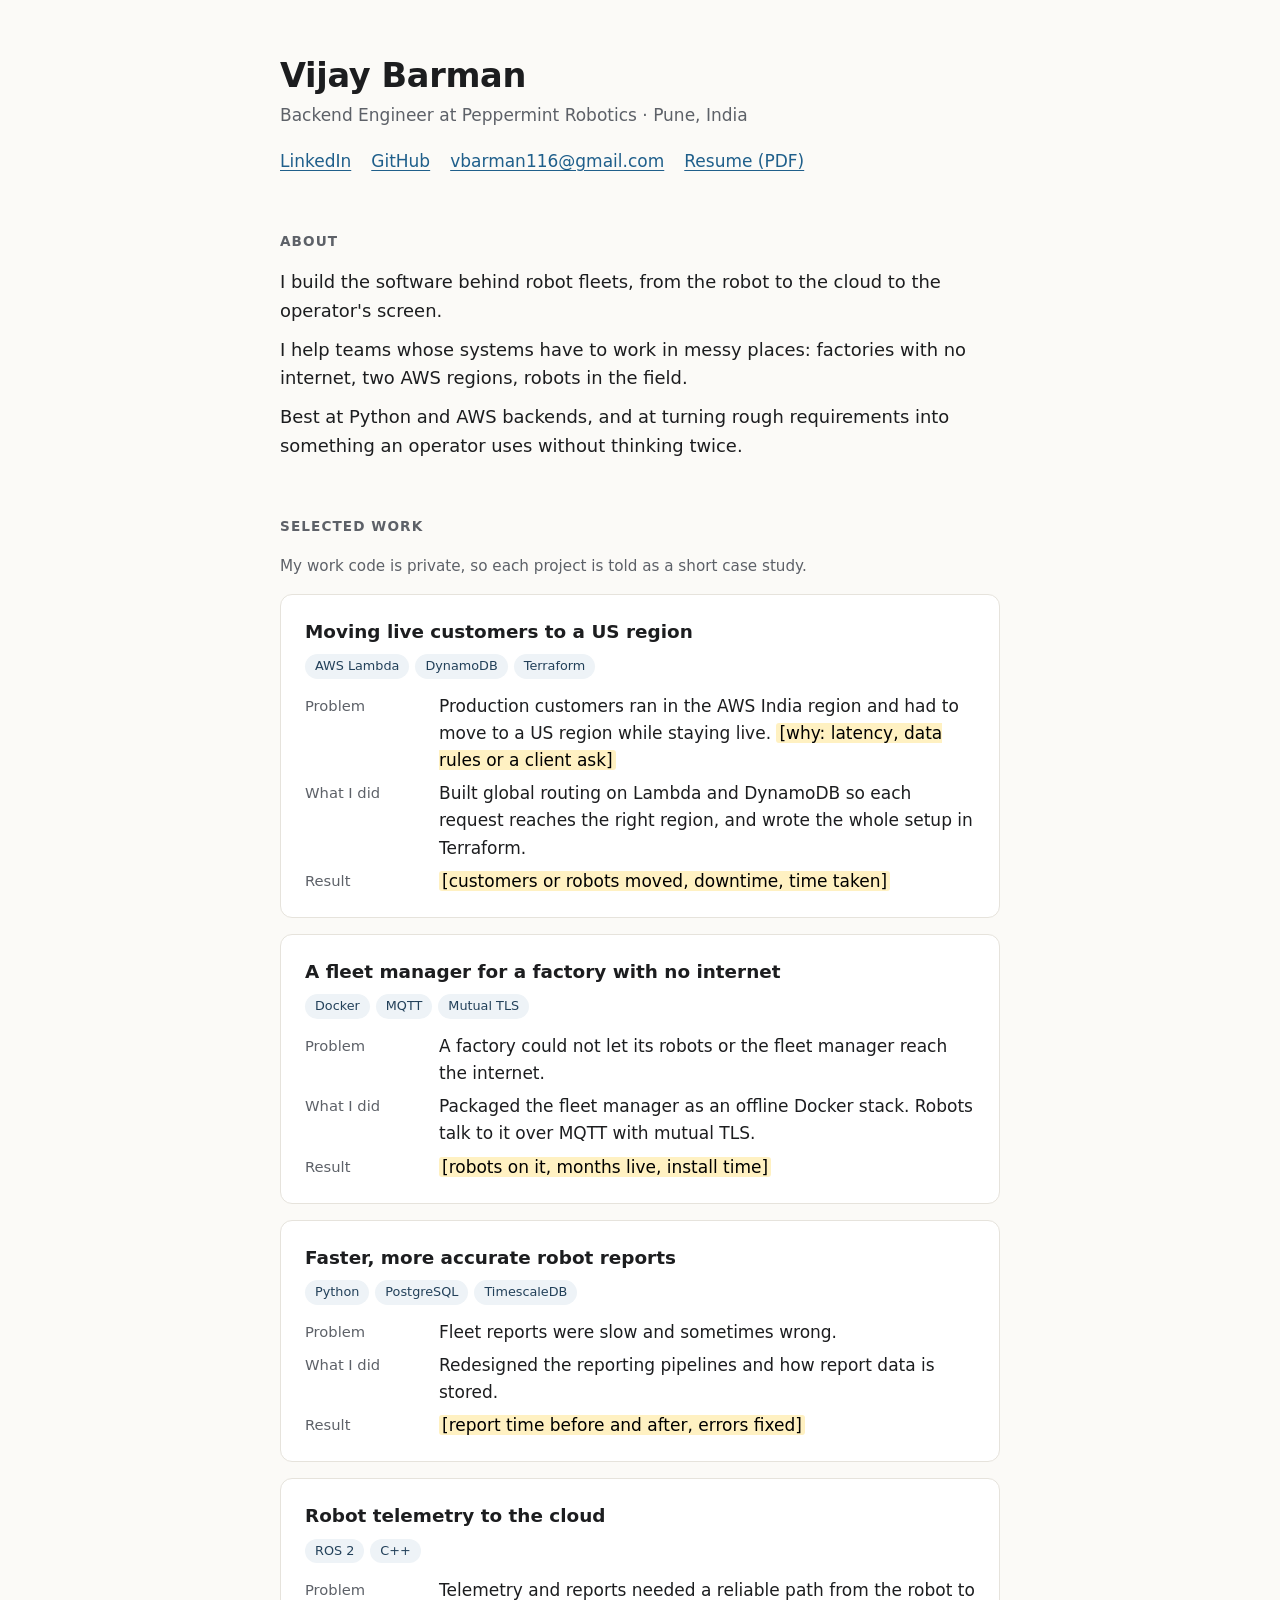
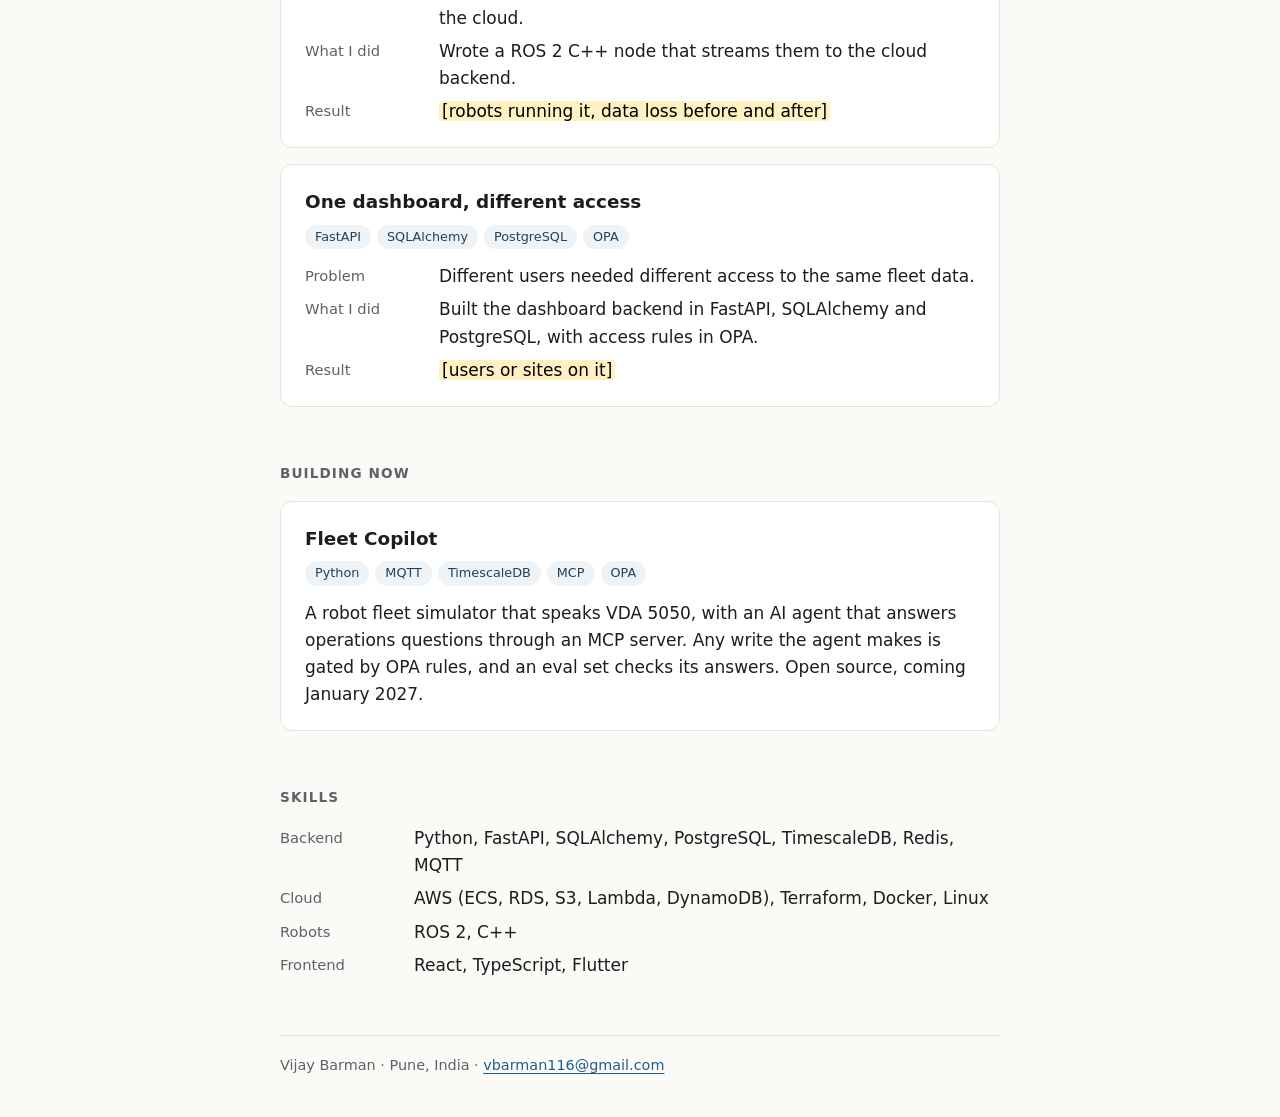
==== index.html @ 2450d1e3 "feat: add one page portfolio with case studies" ====
<!doctype html>
<html lang="en">
<head>
<meta charset="utf-8">
<meta name="viewport" content="width=device-width, initial-scale=1">
<title>Vijay Barman, Backend Engineer</title>
<meta name="description" content="Backend engineer in Pune. I build the software behind robot fleets, from the robot to the cloud to the operator's screen.">
<meta property="og:title" content="Vijay Barman, Backend Engineer">
<meta property="og:description" content="Software for robot fleets: Python, FastAPI, PostgreSQL, AWS, Terraform, ROS 2.">
<meta name="color-scheme" content="light">
<style>
  :root {
    --bg: #fbfaf7;
    --card: #ffffff;
    --ink: #1c1d1f;
    --muted: #5d6168;
    --line: #e6e3dc;
    --accent: #1f5f8b;
    --tag: #eef3f7;
    --fill: #fff1c2;
    color-scheme: light;
  }
  * { box-sizing: border-box; }
  body {
    margin: 0;
    background: var(--bg);
    color: var(--ink);
    font: 17px/1.6 system-ui, -apple-system, "Segoe UI", Roboto, "Helvetica Neue", Arial, sans-serif;
  }
  main { max-width: 760px; margin: 0 auto; padding: 56px 20px 40px; }
  a { color: var(--accent); text-underline-offset: 3px; }
  h1 { font-size: 2.1rem; line-height: 1.2; margin: 0; letter-spacing: -0.01em; }
  h2 { font-size: 0.85rem; text-transform: uppercase; letter-spacing: 0.08em; color: var(--muted); margin: 56px 0 16px; }
  h3 { font-size: 1.15rem; margin: 0 0 4px; }
  .role { color: var(--muted); margin: 6px 0 18px; }
  .links { display: flex; flex-wrap: wrap; gap: 8px 20px; padding: 0; margin: 0; list-style: none; }
  .intro p { margin: 0 0 10px; font-size: 1.12rem; }
  .card {
    background: var(--card);
    border: 1px solid var(--line);
    border-radius: 12px;
    padding: 22px 24px;
    margin: 0 0 16px;
  }
  .stack { display: flex; flex-wrap: wrap; gap: 6px; margin: 8px 0 14px; padding: 0; list-style: none; }
  .stack li { background: var(--tag); color: #23415a; font-size: 0.8rem; padding: 2px 10px; border-radius: 999px; }
  dl { margin: 0; display: grid; grid-template-columns: 7.5rem 1fr; gap: 6px 14px; }
  dt { color: var(--muted); font-size: 0.92rem; padding-top: 1px; }
  dd { margin: 0; }
  mark { background: var(--fill); padding: 0 3px; border-radius: 3px; }
  .note { color: var(--muted); font-size: 0.95rem; }
  .card .body { margin: 0; }
  .skills { margin: 0; display: grid; grid-template-columns: 7.5rem 1fr; gap: 6px 14px; }
  footer { margin-top: 56px; padding-top: 18px; border-top: 1px solid var(--line); color: var(--muted); font-size: 0.9rem; }
  @media (max-width: 560px) {
    main { padding: 36px 16px 32px; }
    h1 { font-size: 1.8rem; }
    .card { padding: 18px 16px; }
    dl, .skills { grid-template-columns: 1fr; gap: 2px; }
    dd { margin-bottom: 10px; }
    .role span { display: block; }
    .role .sep { display: none; }
  }
</style>
</head>
<body>
<main>
  <header>
    <h1>Vijay Barman</h1>
    <p class="role"><span>Backend Engineer at Peppermint Robotics</span><span class="sep"> · </span><span>Pune, India</span></p>
    <ul class="links">
      <li><a href="https://www.linkedin.com/in/barmanjii88">LinkedIn</a></li>
      <li><a href="https://github.com/Barmanjii">GitHub</a></li>
      <li><a href="mailto:vbarman116@gmail.com">vbarman116@gmail.com</a></li>
      <li><a href="Vijay_Barman_Resume.pdf">Resume (PDF)</a></li>
    </ul>
  </header>

  <section class="intro" aria-label="About">
    <h2>About</h2>
    <p>I build the software behind robot fleets, from the robot to the cloud to the operator's screen.</p>
    <p>I help teams whose systems have to work in messy places: factories with no internet, two AWS regions, robots in the field.</p>
    <p>Best at Python and AWS backends, and at turning rough requirements into something an operator uses without thinking twice.</p>
  </section>

  <section aria-label="Selected work">
    <h2>Selected work</h2>
    <p class="note">My work code is private, so each project is told as a short case study.</p>

    <article class="card">
      <h3>Moving live customers to a US region</h3>
      <ul class="stack"><li>AWS Lambda</li><li>DynamoDB</li><li>Terraform</li></ul>
      <dl>
        <dt>Problem</dt><dd>Production customers ran in the AWS India region and had to move to a US region while staying live. <mark>[why: latency, data rules or a client ask]</mark></dd>
        <dt>What I did</dt><dd>Built global routing on Lambda and DynamoDB so each request reaches the right region, and wrote the whole setup in Terraform.</dd>
        <dt>Result</dt><dd><mark>[customers or robots moved, downtime, time taken]</mark></dd>
      </dl>
    </article>

    <article class="card">
      <h3>A fleet manager for a factory with no internet</h3>
      <ul class="stack"><li>Docker</li><li>MQTT</li><li>Mutual TLS</li></ul>
      <dl>
        <dt>Problem</dt><dd>A factory could not let its robots or the fleet manager reach the internet.</dd>
        <dt>What I did</dt><dd>Packaged the fleet manager as an offline Docker stack. Robots talk to it over MQTT with mutual TLS.</dd>
        <dt>Result</dt><dd><mark>[robots on it, months live, install time]</mark></dd>
      </dl>
    </article>

    <article class="card">
      <h3>Faster, more accurate robot reports</h3>
      <ul class="stack"><li>Python</li><li>PostgreSQL</li><li>TimescaleDB</li></ul>
      <dl>
        <dt>Problem</dt><dd>Fleet reports were slow and sometimes wrong.</dd>
        <dt>What I did</dt><dd>Redesigned the reporting pipelines and how report data is stored.</dd>
        <dt>Result</dt><dd><mark>[report time before and after, errors fixed]</mark></dd>
      </dl>
    </article>

    <article class="card">
      <h3>Robot telemetry to the cloud</h3>
      <ul class="stack"><li>ROS 2</li><li>C++</li></ul>
      <dl>
        <dt>Problem</dt><dd>Telemetry and reports needed a reliable path from the robot to the cloud.</dd>
        <dt>What I did</dt><dd>Wrote a ROS 2 C++ node that streams them to the cloud backend.</dd>
        <dt>Result</dt><dd><mark>[robots running it, data loss before and after]</mark></dd>
      </dl>
    </article>

    <article class="card">
      <h3>One dashboard, different access</h3>
      <ul class="stack"><li>FastAPI</li><li>SQLAlchemy</li><li>PostgreSQL</li><li>OPA</li></ul>
      <dl>
        <dt>Problem</dt><dd>Different users needed different access to the same fleet data.</dd>
        <dt>What I did</dt><dd>Built the dashboard backend in FastAPI, SQLAlchemy and PostgreSQL, with access rules in OPA.</dd>
        <dt>Result</dt><dd><mark>[users or sites on it]</mark></dd>
      </dl>
    </article>
  </section>

  <section aria-label="Building now">
    <h2>Building now</h2>
    <article class="card">
      <h3>Fleet Copilot</h3>
      <ul class="stack"><li>Python</li><li>MQTT</li><li>TimescaleDB</li><li>MCP</li><li>OPA</li></ul>
      <p class="body">A robot fleet simulator that speaks VDA&nbsp;5050, with an AI agent that answers operations questions through an MCP server. Any write the agent makes is gated by OPA rules, and an eval set checks its answers. Open source, coming January 2027.</p>
    </article>
  </section>

  <section aria-label="Skills">
    <h2>Skills</h2>
    <dl class="skills">
      <dt>Backend</dt><dd>Python, FastAPI, SQLAlchemy, PostgreSQL, TimescaleDB, Redis, MQTT</dd>
      <dt>Cloud</dt><dd>AWS (ECS, RDS, S3, Lambda, DynamoDB), Terraform, Docker, Linux</dd>
      <dt>Robots</dt><dd>ROS 2, C++</dd>
      <dt>Frontend</dt><dd>React, TypeScript, Flutter</dd>
    </dl>
  </section>

  <footer>
    Vijay Barman · Pune, India · <a href="mailto:vbarman116@gmail.com">vbarman116@gmail.com</a>
  </footer>
</main>
</body>
</html>
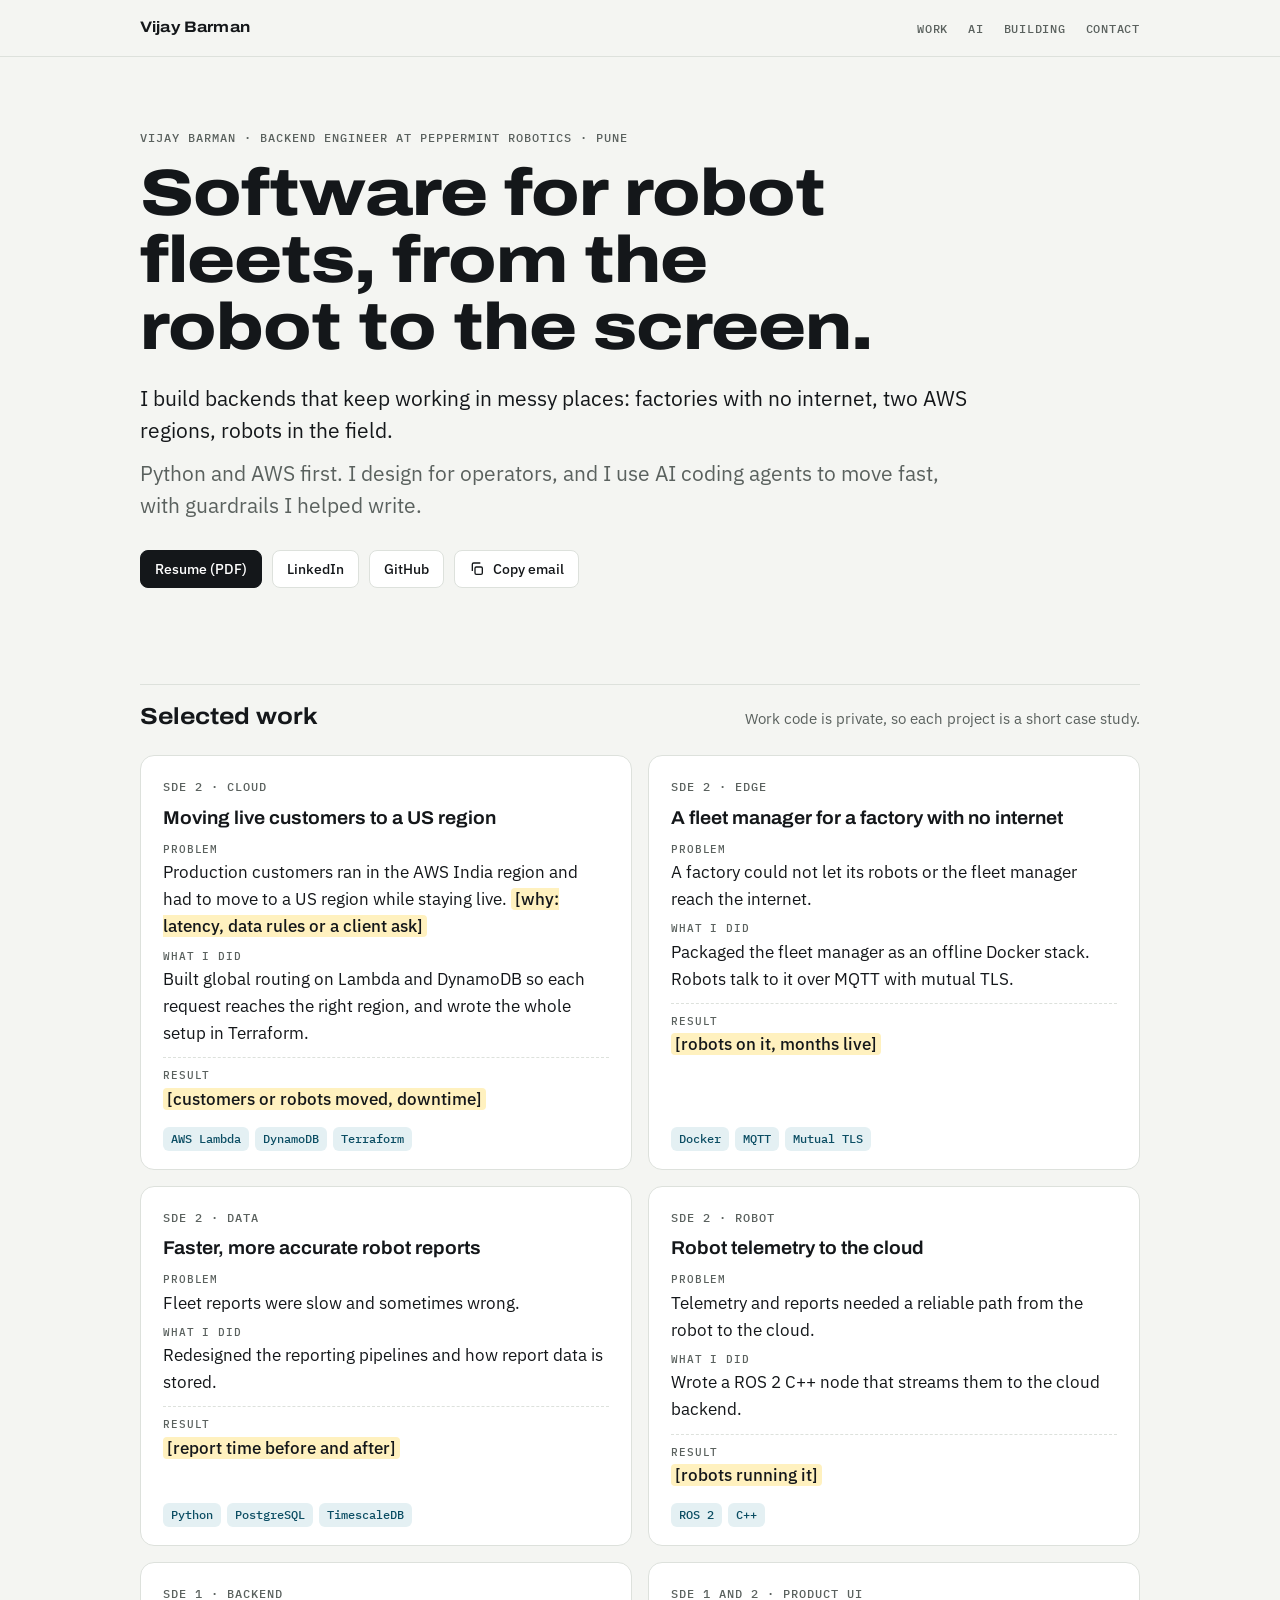
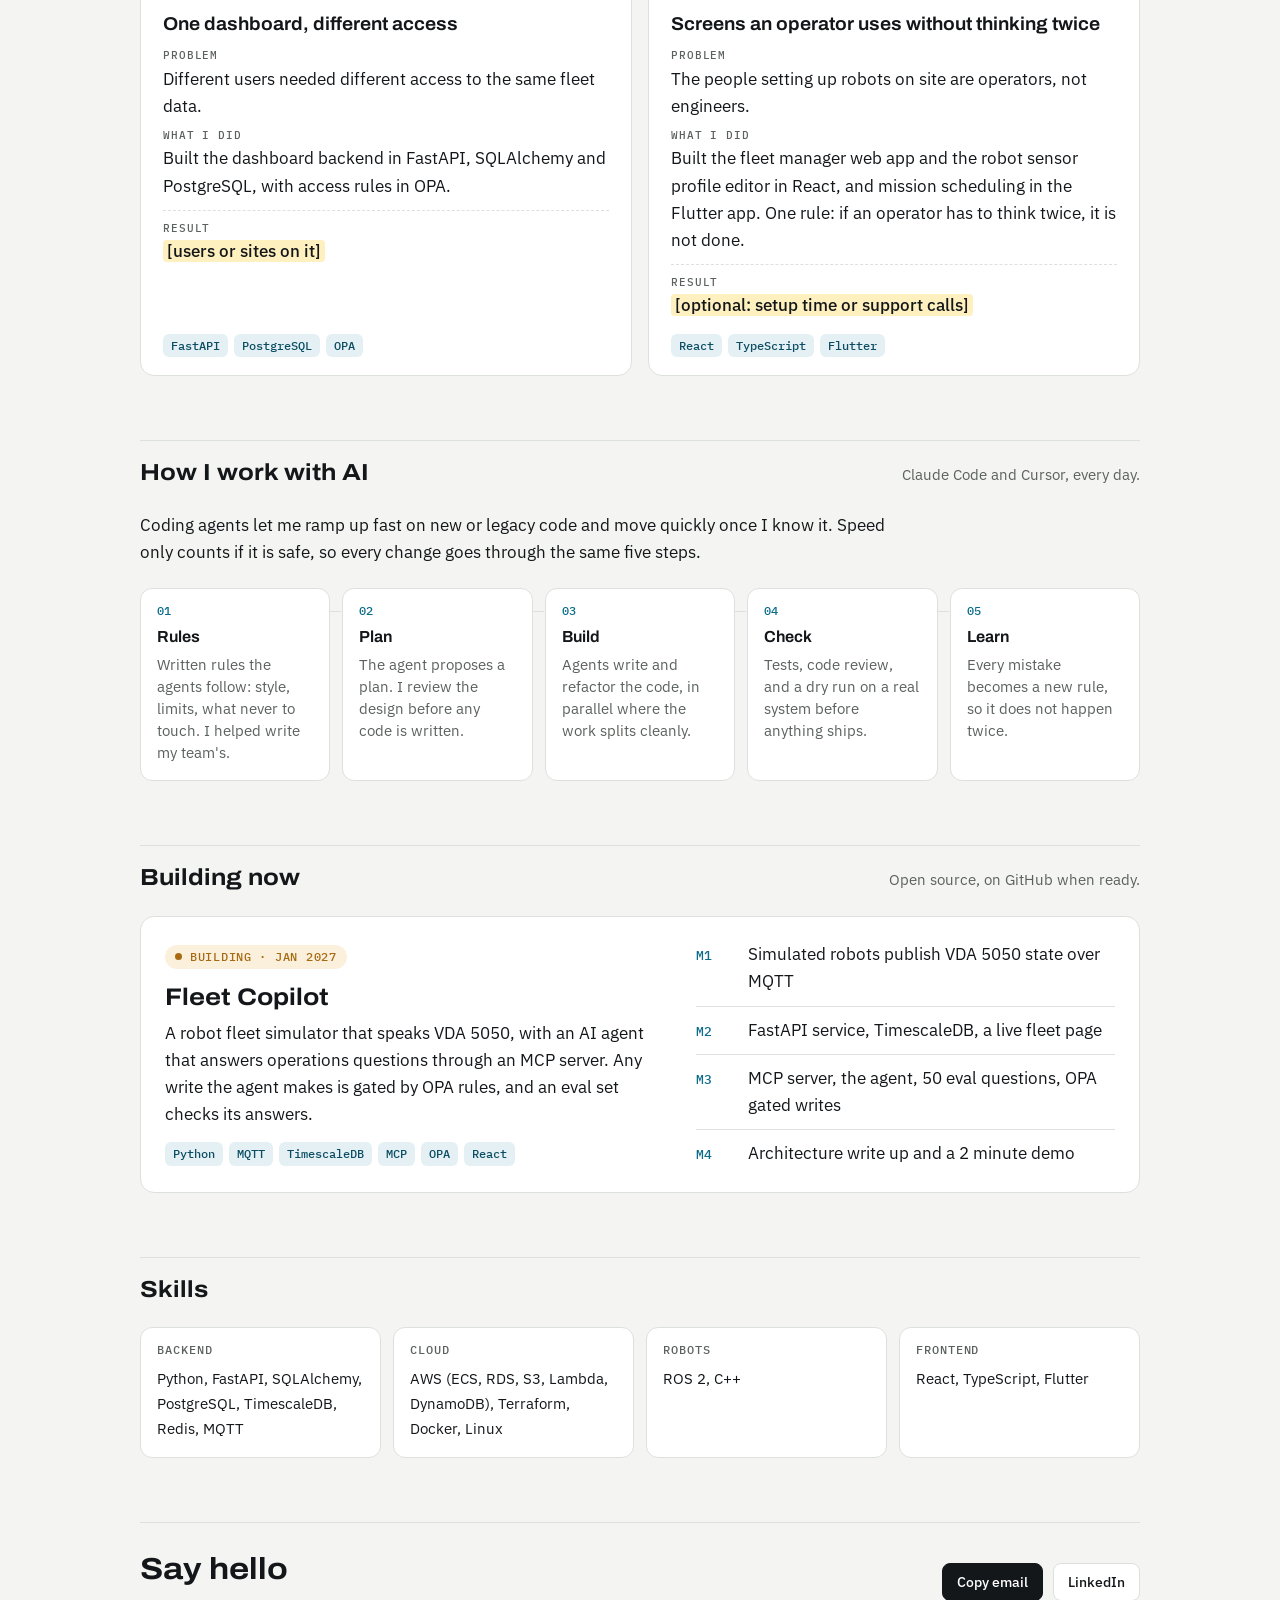
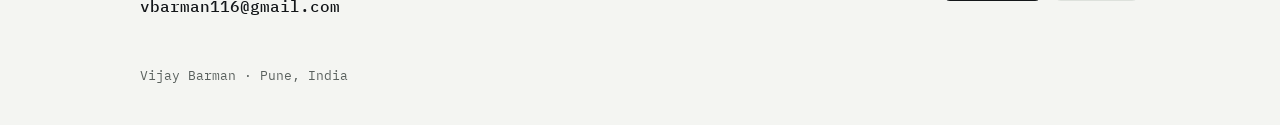
==== commit 104f4221: "feat: redesign portfolio with AI workflow and operator UI sections" ====
--- a/index.html
+++ b/index.html
@@ -2,164 +2,317 @@
 <html lang="en">
 <head>
 <meta charset="utf-8">
-<meta name="viewport" content="width=device-width, initial-scale=1">
+<meta name="viewport" content="width=device-width, initial-scale=1, viewport-fit=cover">
 <title>Vijay Barman, Backend Engineer</title>
 <meta name="description" content="Backend engineer in Pune. I build the software behind robot fleets, from the robot to the cloud to the operator's screen.">
 <meta property="og:title" content="Vijay Barman, Backend Engineer">
-<meta property="og:description" content="Software for robot fleets: Python, FastAPI, PostgreSQL, AWS, Terraform, ROS 2.">
+<meta property="og:description" content="Software for robot fleets: Python, FastAPI, PostgreSQL, AWS, Terraform, ROS 2. Fast with AI coding agents, with guardrails.">
 <meta name="color-scheme" content="light">
+<link rel="preconnect" href="https://fonts.googleapis.com">
+<link rel="preconnect" href="https://fonts.gstatic.com" crossorigin>
+<link rel="stylesheet" href="https://fonts.googleapis.com/css2?family=Archivo:wdth,wght@100..125,500..800&family=IBM+Plex+Mono:wght@400;500&family=IBM+Plex+Sans:wght@400;500;600&display=swap">
 <style>
+  /* Layout: a quiet fleet status board. One column of sections, work as a two column grid of unit cards. */
   :root {
-    --bg: #fbfaf7;
-    --card: #ffffff;
-    --ink: #1c1d1f;
-    --muted: #5d6168;
-    --line: #e6e3dc;
-    --accent: #1f5f8b;
-    --tag: #eef3f7;
-    --fill: #fff1c2;
+    --bg: #f4f5f2;
+    --surface: #ffffff;
+    --ink: #14171a;
+    --muted: #5a615e;
+    --line: #dde1dc;
+    --accent: #0a6b8a;
+    --accent-soft: #e4f0f3;
+    --signal: #a76a12;
+    --signal-soft: #fbf0dc;
+    --fill: #fff1bf;
+    --display: "Archivo", "Helvetica Neue", Arial, sans-serif;
+    --body: "IBM Plex Sans", system-ui, -apple-system, "Segoe UI", Roboto, sans-serif;
+    --mono: "IBM Plex Mono", ui-monospace, "SFMono-Regular", Menlo, Consolas, monospace;
     color-scheme: light;
   }
   * { box-sizing: border-box; }
-  body {
-    margin: 0;
-    background: var(--bg);
-    color: var(--ink);
-    font: 17px/1.6 system-ui, -apple-system, "Segoe UI", Roboto, "Helvetica Neue", Arial, sans-serif;
+  html { scroll-behavior: smooth; scroll-padding-top: 72px; }
+  body { margin: 0; background: var(--bg); color: var(--ink); font: 16.5px/1.65 var(--body); }
+  a { color: var(--accent); text-underline-offset: 3px; text-decoration-thickness: 1px; }
+  a:hover { text-decoration-thickness: 2px; }
+  :focus-visible { outline: 2px solid var(--accent); outline-offset: 3px; border-radius: 4px; }
+  .wrap { max-width: 1040px; margin: 0 auto; padding-left: max(20px, env(safe-area-inset-left, 0px)); padding-right: max(20px, env(safe-area-inset-right, 0px)); }
+
+  /* top bar */
+  .bar { position: sticky; top: 0; z-index: 5; background: color-mix(in srgb, var(--bg) 88%, transparent); backdrop-filter: blur(8px); border-bottom: 1px solid var(--line); }
+  .bar .wrap { display: flex; align-items: center; justify-content: space-between; gap: 16px; height: 56px; }
+  .bar .mark { font: 700 0.95rem/1 var(--display); font-stretch: 115%; letter-spacing: 0.01em; color: var(--ink); text-decoration: none; white-space: nowrap; }
+  .bar nav { display: flex; gap: 20px; font: 500 0.78rem/1 var(--mono); text-transform: uppercase; letter-spacing: 0.06em; }
+  .bar nav a { color: var(--muted); text-decoration: none; }
+  .bar nav a:hover { color: var(--ink); }
+
+  /* hero */
+  .hero { padding: 72px 0 40px; }
+  .eyebrow { font: 500 0.78rem/1.4 var(--mono); text-transform: uppercase; letter-spacing: 0.08em; color: var(--muted); margin: 0 0 14px; }
+  h1 { font: 800 clamp(2.4rem, 6vw, 4.1rem)/1.02 var(--display); font-stretch: 118%; letter-spacing: -0.015em; margin: 0; text-wrap: balance; }
+  .lede { font-size: clamp(1.1rem, 2vw, 1.3rem); line-height: 1.55; max-width: 40em; margin: 22px 0 0; display: grid; gap: 10px; }
+  .lede p { margin: 0; }
+  .lede p + p { color: var(--muted); }
+  .links { display: flex; flex-wrap: wrap; align-items: center; gap: 10px; margin: 28px 0 0; padding: 0; list-style: none; }
+  .btn { display: inline-flex; align-items: center; gap: 8px; height: 38px; padding: 0 14px; border-radius: 8px; border: 1px solid var(--line); background: var(--surface); color: var(--ink); font: 500 0.9rem/1 var(--body); text-decoration: none; cursor: pointer; }
+  .btn:hover { border-color: var(--ink); text-decoration: none; }
+  .btn.primary { background: var(--ink); border-color: var(--ink); color: #fff; }
+  .btn.primary:hover { background: #2a2f33; }
+  .btn svg { width: 16px; height: 16px; flex: none; }
+
+  /* sections */
+  section { padding: 56px 0 8px; }
+  .head { display: flex; align-items: baseline; justify-content: space-between; gap: 16px; flex-wrap: wrap; border-top: 1px solid var(--line); padding-top: 18px; margin-bottom: 24px; }
+  h2 { font: 700 1.45rem/1.2 var(--display); font-stretch: 112%; margin: 0; }
+  .head p { margin: 0; color: var(--muted); font-size: 0.95rem; }
+
+  /* work cards */
+  .grid { display: grid; grid-template-columns: repeat(2, minmax(0, 1fr)); gap: 16px; }
+  .card { background: var(--surface); border: 1px solid var(--line); border-radius: 14px; padding: 22px 22px 18px; display: flex; flex-direction: column; gap: 14px; min-width: 0; transition: border-color .15s ease, transform .15s ease; }
+  .card:hover { border-color: #b9c2bc; transform: translateY(-2px); }
+  .card .eyebrow { margin: 0; }
+  .card h3 { font: 650 1.16rem/1.3 var(--display); font-stretch: 104%; margin: -4px 0 0; text-wrap: balance; }
+  .card dl { margin: 0; display: grid; gap: 10px; }
+  .card dt { font: 500 0.7rem/1 var(--mono); text-transform: uppercase; letter-spacing: 0.08em; color: var(--muted); margin-bottom: 4px; }
+  .card dd { margin: 0; }
+  .result { border-top: 1px dashed var(--line); padding-top: 12px; }
+  .result dd { font-weight: 600; }
+  .chips { display: flex; flex-wrap: wrap; gap: 6px; margin: auto 0 0; padding: 0; list-style: none; }
+  .chips li { font: 500 0.74rem/1 var(--mono); padding: 6px 8px; border-radius: 6px; background: var(--accent-soft); color: #0b4d63; }
+  mark { background: var(--fill); color: inherit; padding: 0 4px; border-radius: 4px; font-weight: 500; }
+
+  /* AI pipeline */
+  .ai-intro { max-width: 46em; margin: 0 0 22px; }
+  .steps { list-style: none; margin: 0; padding: 0; display: grid; grid-template-columns: repeat(5, minmax(0, 1fr)); gap: 12px; counter-reset: step; }
+  .steps li { counter-increment: step; background: var(--surface); border: 1px solid var(--line); border-radius: 12px; padding: 16px; min-width: 0; position: relative; }
+  .steps li::before { content: "0" counter(step); display: block; font: 500 0.75rem/1 var(--mono); color: var(--accent); margin-bottom: 10px; }
+  .steps b { display: block; font: 650 1rem/1.3 var(--display); margin-bottom: 6px; }
+  .steps span { color: var(--muted); font-size: 0.92rem; line-height: 1.5; display: block; }
+  .steps li:not(:last-child)::after { content: ""; position: absolute; top: 22px; right: -12px; width: 12px; height: 1px; background: var(--line); }
+
+  /* building now */
+  .build { background: var(--surface); border: 1px solid var(--line); border-radius: 14px; padding: 24px; display: grid; grid-template-columns: minmax(0, 1.2fr) minmax(0, 1fr); gap: 28px; }
+  .status { display: inline-flex; align-items: center; gap: 8px; font: 500 0.75rem/1 var(--mono); text-transform: uppercase; letter-spacing: 0.06em; color: var(--signal); background: var(--signal-soft); padding: 6px 10px; border-radius: 999px; }
+  .status::before { content: ""; width: 7px; height: 7px; border-radius: 50%; background: var(--signal); }
+  .build h3 { font: 700 1.5rem/1.2 var(--display); font-stretch: 112%; margin: 14px 0 8px; }
+  .build p { margin: 0 0 14px; }
+  .miles { list-style: none; margin: 0; padding: 0; display: grid; gap: 10px; align-content: start; }
+  .miles li { display: grid; grid-template-columns: 2.6rem minmax(0, 1fr); gap: 10px; align-items: baseline; padding-bottom: 10px; border-bottom: 1px solid var(--line); }
+  .miles li:last-child { border-bottom: 0; padding-bottom: 0; }
+  .miles code { font: 500 0.8rem/1 var(--mono); color: var(--accent); }
+
+  /* skills */
+  .skills { display: grid; grid-template-columns: repeat(4, minmax(0, 1fr)); gap: 12px; }
+  .skills div { background: var(--surface); border: 1px solid var(--line); border-radius: 12px; padding: 16px; min-width: 0; }
+  .skills h3 { font: 500 0.72rem/1 var(--mono); text-transform: uppercase; letter-spacing: 0.08em; color: var(--muted); margin: 0 0 10px; }
+  .skills p { margin: 0; font-size: 0.95rem; }
+
+  /* contact */
+  .contact { padding: 56px 0 24px; }
+  .contact .box { border-top: 1px solid var(--line); padding-top: 28px; display: flex; flex-wrap: wrap; align-items: center; justify-content: space-between; gap: 18px; }
+  .contact h2 { font-size: clamp(1.4rem, 3vw, 1.9rem); }
+  .email { font: 500 1rem/1 var(--mono); user-select: all; margin: 10px 0 0; }
+  .links.flush { margin: 0; }
+  footer { color: var(--muted); font: 400 0.8rem/1.5 var(--mono); padding: 28px 0 40px; }
+
+  @media (max-width: 860px) {
+    .steps { grid-template-columns: 1fr; }
+    .steps li:not(:last-child)::after { top: auto; bottom: -12px; right: auto; left: 28px; width: 1px; height: 12px; }
+    .build { grid-template-columns: 1fr; }
+    .skills { grid-template-columns: repeat(2, minmax(0, 1fr)); }
   }
-  main { max-width: 760px; margin: 0 auto; padding: 56px 20px 40px; }
-  a { color: var(--accent); text-underline-offset: 3px; }
-  h1 { font-size: 2.1rem; line-height: 1.2; margin: 0; letter-spacing: -0.01em; }
-  h2 { font-size: 0.85rem; text-transform: uppercase; letter-spacing: 0.08em; color: var(--muted); margin: 56px 0 16px; }
-  h3 { font-size: 1.15rem; margin: 0 0 4px; }
-  .role { color: var(--muted); margin: 6px 0 18px; }
-  .links { display: flex; flex-wrap: wrap; gap: 8px 20px; padding: 0; margin: 0; list-style: none; }
-  .intro p { margin: 0 0 10px; font-size: 1.12rem; }
-  .card {
-    background: var(--card);
-    border: 1px solid var(--line);
-    border-radius: 12px;
-    padding: 22px 24px;
-    margin: 0 0 16px;
+  @media (max-width: 640px) {
+    .wrap { padding-left: max(16px, env(safe-area-inset-left, 0px)); padding-right: max(16px, env(safe-area-inset-right, 0px)); }
+    .bar nav { gap: 14px; }
+    .bar nav .opt { display: none; }
+    .hero { padding: 44px 0 24px; }
+    .grid, .skills { grid-template-columns: 1fr; }
+    .card { padding: 18px 16px 16px; }
+    .build { padding: 18px 16px; }
   }
-  .stack { display: flex; flex-wrap: wrap; gap: 6px; margin: 8px 0 14px; padding: 0; list-style: none; }
-  .stack li { background: var(--tag); color: #23415a; font-size: 0.8rem; padding: 2px 10px; border-radius: 999px; }
-  dl { margin: 0; display: grid; grid-template-columns: 7.5rem 1fr; gap: 6px 14px; }
-  dt { color: var(--muted); font-size: 0.92rem; padding-top: 1px; }
-  dd { margin: 0; }
-  mark { background: var(--fill); padding: 0 3px; border-radius: 3px; }
-  .note { color: var(--muted); font-size: 0.95rem; }
-  .card .body { margin: 0; }
-  .skills { margin: 0; display: grid; grid-template-columns: 7.5rem 1fr; gap: 6px 14px; }
-  footer { margin-top: 56px; padding-top: 18px; border-top: 1px solid var(--line); color: var(--muted); font-size: 0.9rem; }
-  @media (max-width: 560px) {
-    main { padding: 36px 16px 32px; }
-    h1 { font-size: 1.8rem; }
-    .card { padding: 18px 16px; }
-    dl, .skills { grid-template-columns: 1fr; gap: 2px; }
-    dd { margin-bottom: 10px; }
-    .role span { display: block; }
-    .role .sep { display: none; }
+  @media (prefers-reduced-motion: reduce) {
+    html { scroll-behavior: auto; }
+    .card, .card:hover { transition: none; transform: none; }
   }
 </style>
 </head>
 <body>
-<main>
-  <header>
-    <h1>Vijay Barman</h1>
-    <p class="role"><span>Backend Engineer at Peppermint Robotics</span><span class="sep"> · </span><span>Pune, India</span></p>
-    <ul class="links">
-      <li><a href="https://www.linkedin.com/in/barmanjii88">LinkedIn</a></li>
-      <li><a href="https://github.com/Barmanjii">GitHub</a></li>
-      <li><a href="mailto:vbarman116@gmail.com">vbarman116@gmail.com</a></li>
-      <li><a href="Vijay_Barman_Resume.pdf">Resume (PDF)</a></li>
-    </ul>
-  </header>
-
-  <section class="intro" aria-label="About">
-    <h2>About</h2>
-    <p>I build the software behind robot fleets, from the robot to the cloud to the operator's screen.</p>
-    <p>I help teams whose systems have to work in messy places: factories with no internet, two AWS regions, robots in the field.</p>
-    <p>Best at Python and AWS backends, and at turning rough requirements into something an operator uses without thinking twice.</p>
-  </section>
-
-  <section aria-label="Selected work">
-    <h2>Selected work</h2>
-    <p class="note">My work code is private, so each project is told as a short case study.</p>
-
-    <article class="card">
-      <h3>Moving live customers to a US region</h3>
-      <ul class="stack"><li>AWS Lambda</li><li>DynamoDB</li><li>Terraform</li></ul>
-      <dl>
-        <dt>Problem</dt><dd>Production customers ran in the AWS India region and had to move to a US region while staying live. <mark>[why: latency, data rules or a client ask]</mark></dd>
-        <dt>What I did</dt><dd>Built global routing on Lambda and DynamoDB so each request reaches the right region, and wrote the whole setup in Terraform.</dd>
-        <dt>Result</dt><dd><mark>[customers or robots moved, downtime, time taken]</mark></dd>
-      </dl>
-    </article>
-
-    <article class="card">
-      <h3>A fleet manager for a factory with no internet</h3>
-      <ul class="stack"><li>Docker</li><li>MQTT</li><li>Mutual TLS</li></ul>
-      <dl>
-        <dt>Problem</dt><dd>A factory could not let its robots or the fleet manager reach the internet.</dd>
-        <dt>What I did</dt><dd>Packaged the fleet manager as an offline Docker stack. Robots talk to it over MQTT with mutual TLS.</dd>
-        <dt>Result</dt><dd><mark>[robots on it, months live, install time]</mark></dd>
-      </dl>
-    </article>
-
-    <article class="card">
-      <h3>Faster, more accurate robot reports</h3>
-      <ul class="stack"><li>Python</li><li>PostgreSQL</li><li>TimescaleDB</li></ul>
-      <dl>
-        <dt>Problem</dt><dd>Fleet reports were slow and sometimes wrong.</dd>
-        <dt>What I did</dt><dd>Redesigned the reporting pipelines and how report data is stored.</dd>
-        <dt>Result</dt><dd><mark>[report time before and after, errors fixed]</mark></dd>
-      </dl>
-    </article>
-
-    <article class="card">
-      <h3>Robot telemetry to the cloud</h3>
-      <ul class="stack"><li>ROS 2</li><li>C++</li></ul>
-      <dl>
-        <dt>Problem</dt><dd>Telemetry and reports needed a reliable path from the robot to the cloud.</dd>
-        <dt>What I did</dt><dd>Wrote a ROS 2 C++ node that streams them to the cloud backend.</dd>
-        <dt>Result</dt><dd><mark>[robots running it, data loss before and after]</mark></dd>
-      </dl>
-    </article>
-
-    <article class="card">
-      <h3>One dashboard, different access</h3>
-      <ul class="stack"><li>FastAPI</li><li>SQLAlchemy</li><li>PostgreSQL</li><li>OPA</li></ul>
-      <dl>
-        <dt>Problem</dt><dd>Different users needed different access to the same fleet data.</dd>
-        <dt>What I did</dt><dd>Built the dashboard backend in FastAPI, SQLAlchemy and PostgreSQL, with access rules in OPA.</dd>
-        <dt>Result</dt><dd><mark>[users or sites on it]</mark></dd>
-      </dl>
-    </article>
-  </section>
-
-  <section aria-label="Building now">
-    <h2>Building now</h2>
-    <article class="card">
-      <h3>Fleet Copilot</h3>
-      <ul class="stack"><li>Python</li><li>MQTT</li><li>TimescaleDB</li><li>MCP</li><li>OPA</li></ul>
-      <p class="body">A robot fleet simulator that speaks VDA&nbsp;5050, with an AI agent that answers operations questions through an MCP server. Any write the agent makes is gated by OPA rules, and an eval set checks its answers. Open source, coming January 2027.</p>
-    </article>
-  </section>
-
-  <section aria-label="Skills">
-    <h2>Skills</h2>
-    <dl class="skills">
-      <dt>Backend</dt><dd>Python, FastAPI, SQLAlchemy, PostgreSQL, TimescaleDB, Redis, MQTT</dd>
-      <dt>Cloud</dt><dd>AWS (ECS, RDS, S3, Lambda, DynamoDB), Terraform, Docker, Linux</dd>
-      <dt>Robots</dt><dd>ROS 2, C++</dd>
-      <dt>Frontend</dt><dd>React, TypeScript, Flutter</dd>
-    </dl>
-  </section>
-
-  <footer>
-    Vijay Barman · Pune, India · <a href="mailto:vbarman116@gmail.com">vbarman116@gmail.com</a>
-  </footer>
+<header class="bar">
+  <div class="wrap">
+    <a class="mark" href="#top">Vijay Barman</a>
+    <nav aria-label="Sections">
+      <a href="#work">Work</a>
+      <a href="#ai">AI</a>
+      <a class="opt" href="#building">Building</a>
+      <a href="#contact">Contact</a>
+    </nav>
+  </div>
+</header>
+
+<main id="top">
+  <div class="wrap">
+    <section class="hero" aria-label="Intro">
+      <p class="eyebrow">Vijay Barman · Backend Engineer at Peppermint Robotics · Pune</p>
+      <h1>Software for robot fleets, from the robot to the screen.</h1>
+      <div class="lede">
+        <p>I build backends that keep working in messy places: factories with no internet, two AWS regions, robots in the field.</p>
+        <p>Python and AWS first. I design for operators, and I use AI coding agents to move fast, with guardrails I helped write.</p>
+      </div>
+      <ul class="links">
+        <li><a class="btn primary" href="Vijay_Barman_Resume.pdf">Resume (PDF)</a></li>
+        <li><a class="btn" href="https://www.linkedin.com/in/barmanjii88">LinkedIn</a></li>
+        <li><a class="btn" href="https://github.com/Barmanjii">GitHub</a></li>
+        <li><button class="btn copy" type="button" data-copy="vbarman116@gmail.com"><svg viewBox="0 0 24 24" fill="none" stroke="currentColor" stroke-width="2" aria-hidden="true"><rect x="9" y="9" width="11" height="11" rx="2"/><path d="M5 15V5a2 2 0 0 1 2-2h10"/></svg><span>Copy email</span></button></li>
+      </ul>
+    </section>
+
+    <section id="work" aria-labelledby="work-h">
+      <div class="head">
+        <h2 id="work-h">Selected work</h2>
+        <p>Work code is private, so each project is a short case study.</p>
+      </div>
+      <div class="grid">
+        <article class="card">
+          <p class="eyebrow">SDE 2 · Cloud</p>
+          <h3>Moving live customers to a US region</h3>
+          <dl>
+            <div><dt>Problem</dt><dd>Production customers ran in the AWS India region and had to move to a US region while staying live. <mark>[why: latency, data rules or a client ask]</mark></dd></div>
+            <div><dt>What I did</dt><dd>Built global routing on Lambda and DynamoDB so each request reaches the right region, and wrote the whole setup in Terraform.</dd></div>
+            <div class="result"><dt>Result</dt><dd><mark>[customers or robots moved, downtime]</mark></dd></div>
+          </dl>
+          <ul class="chips"><li>AWS Lambda</li><li>DynamoDB</li><li>Terraform</li></ul>
+        </article>
+
+        <article class="card">
+          <p class="eyebrow">SDE 2 · Edge</p>
+          <h3>A fleet manager for a factory with no internet</h3>
+          <dl>
+            <div><dt>Problem</dt><dd>A factory could not let its robots or the fleet manager reach the internet.</dd></div>
+            <div><dt>What I did</dt><dd>Packaged the fleet manager as an offline Docker stack. Robots talk to it over MQTT with mutual TLS.</dd></div>
+            <div class="result"><dt>Result</dt><dd><mark>[robots on it, months live]</mark></dd></div>
+          </dl>
+          <ul class="chips"><li>Docker</li><li>MQTT</li><li>Mutual TLS</li></ul>
+        </article>
+
+        <article class="card">
+          <p class="eyebrow">SDE 2 · Data</p>
+          <h3>Faster, more accurate robot reports</h3>
+          <dl>
+            <div><dt>Problem</dt><dd>Fleet reports were slow and sometimes wrong.</dd></div>
+            <div><dt>What I did</dt><dd>Redesigned the reporting pipelines and how report data is stored.</dd></div>
+            <div class="result"><dt>Result</dt><dd><mark>[report time before and after]</mark></dd></div>
+          </dl>
+          <ul class="chips"><li>Python</li><li>PostgreSQL</li><li>TimescaleDB</li></ul>
+        </article>
+
+        <article class="card">
+          <p class="eyebrow">SDE 2 · Robot</p>
+          <h3>Robot telemetry to the cloud</h3>
+          <dl>
+            <div><dt>Problem</dt><dd>Telemetry and reports needed a reliable path from the robot to the cloud.</dd></div>
+            <div><dt>What I did</dt><dd>Wrote a ROS 2 C++ node that streams them to the cloud backend.</dd></div>
+            <div class="result"><dt>Result</dt><dd><mark>[robots running it]</mark></dd></div>
+          </dl>
+          <ul class="chips"><li>ROS 2</li><li>C++</li></ul>
+        </article>
+
+        <article class="card">
+          <p class="eyebrow">SDE 1 · Backend</p>
+          <h3>One dashboard, different access</h3>
+          <dl>
+            <div><dt>Problem</dt><dd>Different users needed different access to the same fleet data.</dd></div>
+            <div><dt>What I did</dt><dd>Built the dashboard backend in FastAPI, SQLAlchemy and PostgreSQL, with access rules in OPA.</dd></div>
+            <div class="result"><dt>Result</dt><dd><mark>[users or sites on it]</mark></dd></div>
+          </dl>
+          <ul class="chips"><li>FastAPI</li><li>PostgreSQL</li><li>OPA</li></ul>
+        </article>
+
+        <article class="card">
+          <p class="eyebrow">SDE 1 and 2 · Product UI</p>
+          <h3>Screens an operator uses without thinking twice</h3>
+          <dl>
+            <div><dt>Problem</dt><dd>The people setting up robots on site are operators, not engineers.</dd></div>
+            <div><dt>What I did</dt><dd>Built the fleet manager web app and the robot sensor profile editor in React, and mission scheduling in the Flutter app. One rule: if an operator has to think twice, it is not done.</dd></div>
+            <div class="result"><dt>Result</dt><dd><mark>[optional: setup time or support calls]</mark></dd></div>
+          </dl>
+          <ul class="chips"><li>React</li><li>TypeScript</li><li>Flutter</li></ul>
+        </article>
+      </div>
+    </section>
+
+    <section id="ai" aria-labelledby="ai-h">
+      <div class="head">
+        <h2 id="ai-h">How I work with AI</h2>
+        <p>Claude Code and Cursor, every day.</p>
+      </div>
+      <p class="ai-intro">Coding agents let me ramp up fast on new or legacy code and move quickly once I know it. Speed only counts if it is safe, so every change goes through the same five steps.</p>
+      <ol class="steps">
+        <li><b>Rules</b><span>Written rules the agents follow: style, limits, what never to touch. I helped write my team's.</span></li>
+        <li><b>Plan</b><span>The agent proposes a plan. I review the design before any code is written.</span></li>
+        <li><b>Build</b><span>Agents write and refactor the code, in parallel where the work splits cleanly.</span></li>
+        <li><b>Check</b><span>Tests, code review, and a dry run on a real system before anything ships.</span></li>
+        <li><b>Learn</b><span>Every mistake becomes a new rule, so it does not happen twice.</span></li>
+      </ol>
+    </section>
+
+    <section id="building" aria-labelledby="build-h">
+      <div class="head">
+        <h2 id="build-h">Building now</h2>
+        <p>Open source, on GitHub when ready.</p>
+      </div>
+      <div class="build">
+        <div>
+          <span class="status">Building · Jan 2027</span>
+          <h3>Fleet Copilot</h3>
+          <p>A robot fleet simulator that speaks VDA&nbsp;5050, with an AI agent that answers operations questions through an MCP server. Any write the agent makes is gated by OPA rules, and an eval set checks its answers.</p>
+          <ul class="chips"><li>Python</li><li>MQTT</li><li>TimescaleDB</li><li>MCP</li><li>OPA</li><li>React</li></ul>
+        </div>
+        <ol class="miles" aria-label="Milestones">
+          <li><code>M1</code><span>Simulated robots publish VDA&nbsp;5050 state over MQTT</span></li>
+          <li><code>M2</code><span>FastAPI service, TimescaleDB, a live fleet page</span></li>
+          <li><code>M3</code><span>MCP server, the agent, 50 eval questions, OPA gated writes</span></li>
+          <li><code>M4</code><span>Architecture write up and a 2 minute demo</span></li>
+        </ol>
+      </div>
+    </section>
+
+    <section aria-labelledby="skills-h">
+      <div class="head"><h2 id="skills-h">Skills</h2></div>
+      <div class="skills">
+        <div><h3>Backend</h3><p>Python, FastAPI, SQLAlchemy, PostgreSQL, TimescaleDB, Redis, MQTT</p></div>
+        <div><h3>Cloud</h3><p>AWS (ECS, RDS, S3, Lambda, DynamoDB), Terraform, Docker, Linux</p></div>
+        <div><h3>Robots</h3><p>ROS 2, C++</p></div>
+        <div><h3>Frontend</h3><p>React, TypeScript, Flutter</p></div>
+      </div>
+    </section>
+
+    <section class="contact" id="contact" aria-labelledby="contact-h">
+      <div class="box">
+        <div>
+          <h2 id="contact-h">Say hello</h2>
+          <p class="email">vbarman116@gmail.com</p>
+        </div>
+        <ul class="links flush">
+          <li><button class="btn primary copy" type="button" data-copy="vbarman116@gmail.com"><span>Copy email</span></button></li>
+          <li><a class="btn" href="https://www.linkedin.com/in/barmanjii88">LinkedIn</a></li>
+        </ul>
+      </div>
+    </section>
+
+    <footer>Vijay Barman · Pune, India</footer>
+  </div>
 </main>
+
+<script>
+  document.querySelectorAll('.copy').forEach(function (b) {
+    b.addEventListener('click', function () {
+      var label = b.querySelector('span');
+      var done = function () { label.textContent = 'Copied'; setTimeout(function () { label.textContent = 'Copy email'; }, 1600); };
+      var text = b.getAttribute('data-copy');
+      if (navigator.clipboard && navigator.clipboard.writeText) {
+        navigator.clipboard.writeText(text).then(done, function () { label.textContent = text; });
+      } else { label.textContent = text; }
+    });
+  });
+</script>
 </body>
 </html>
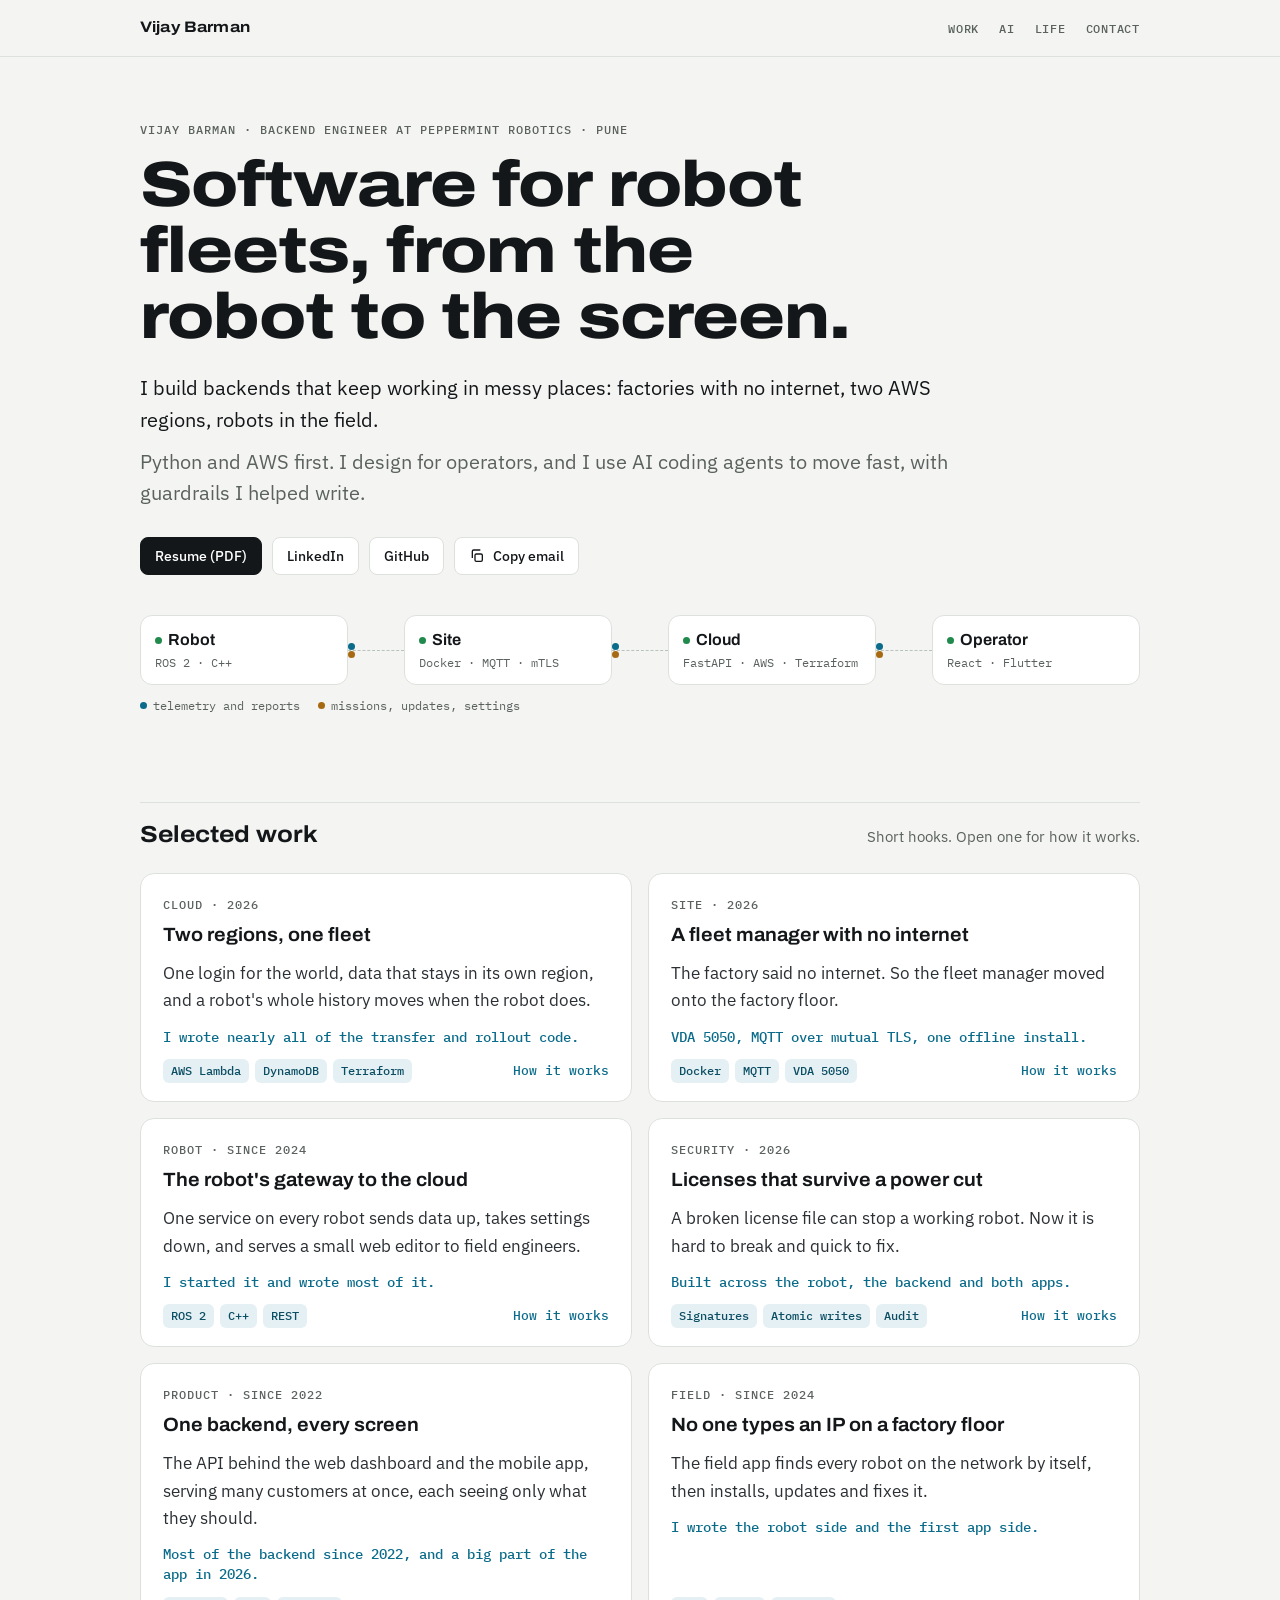
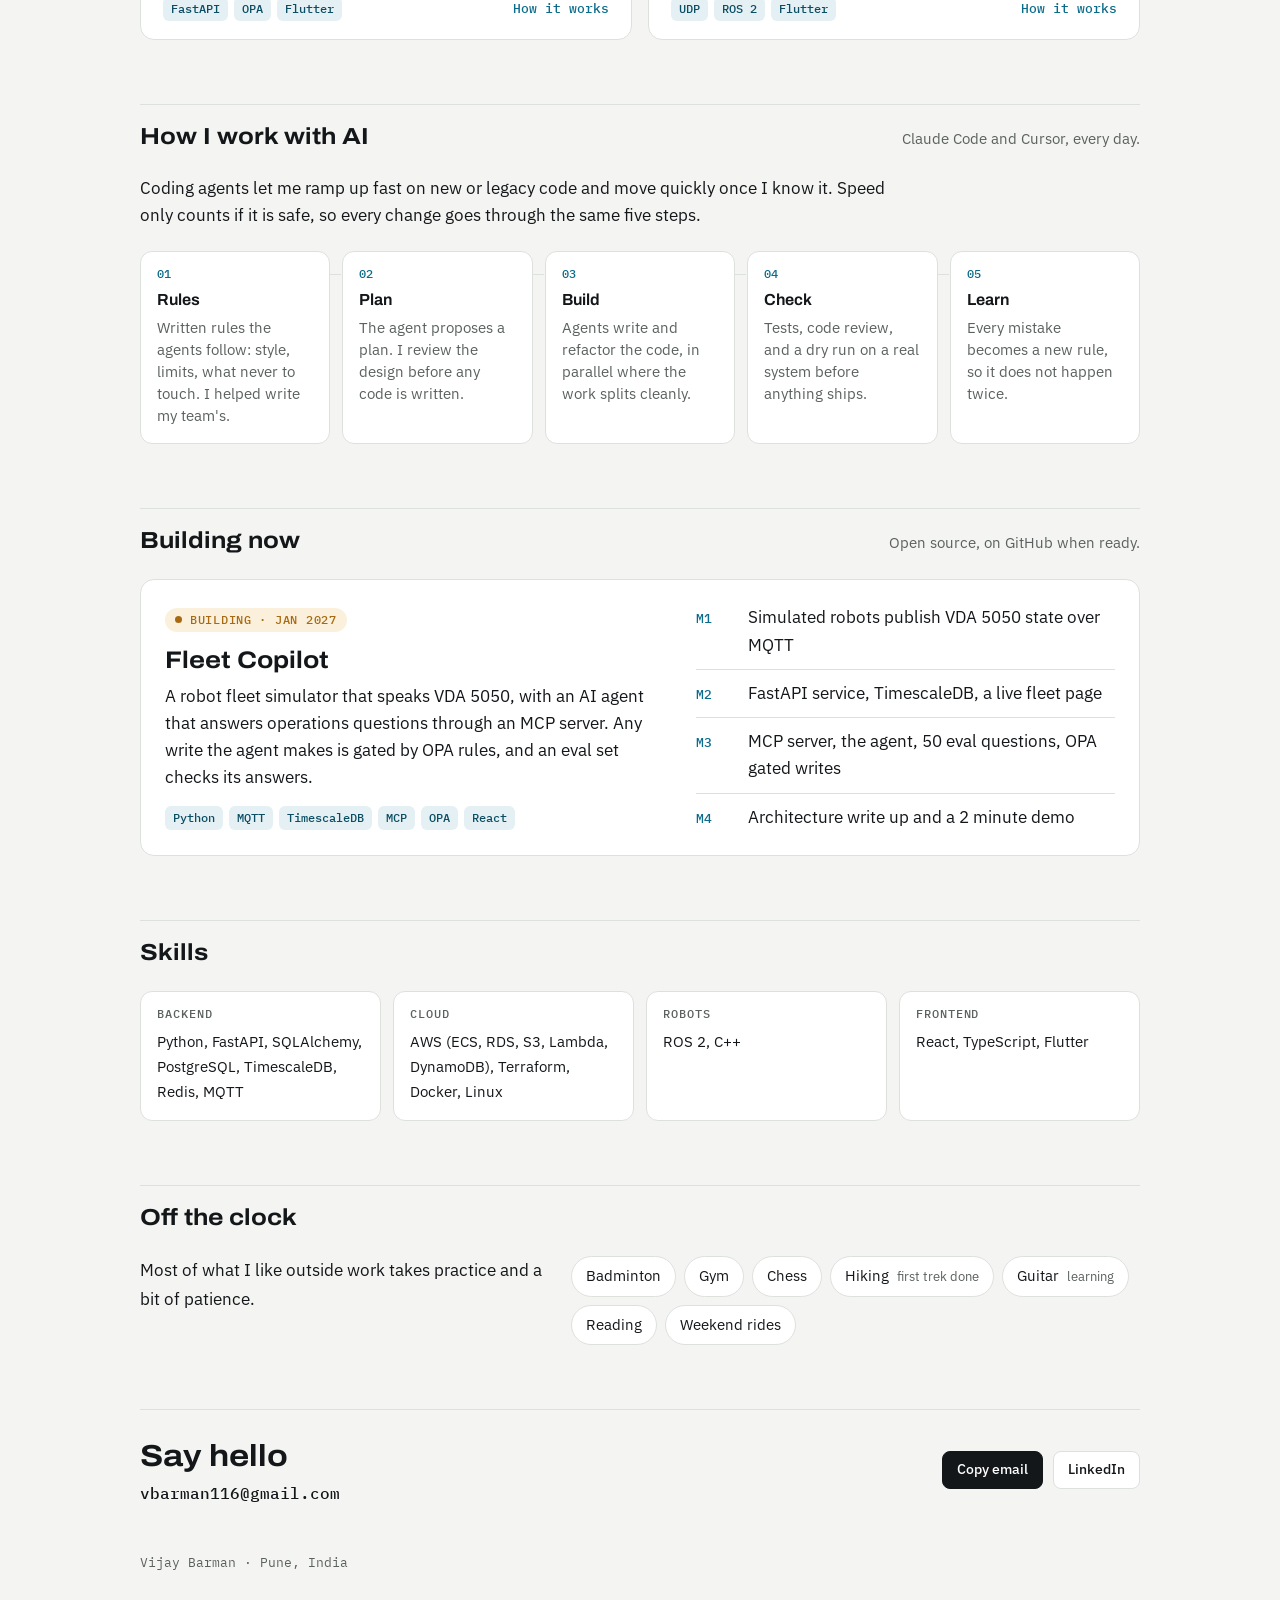
==== commit b9eeaa59: "feat: add project hooks, six write ups with diagrams, flow animation and personal section" ====
--- a/index.html
+++ b/index.html
@@ -11,129 +11,7 @@
 <link rel="preconnect" href="https://fonts.googleapis.com">
 <link rel="preconnect" href="https://fonts.gstatic.com" crossorigin>
 <link rel="stylesheet" href="https://fonts.googleapis.com/css2?family=Archivo:wdth,wght@100..125,500..800&family=IBM+Plex+Mono:wght@400;500&family=IBM+Plex+Sans:wght@400;500;600&display=swap">
-<style>
-  /* Layout: a quiet fleet status board. One column of sections, work as a two column grid of unit cards. */
-  :root {
-    --bg: #f4f5f2;
-    --surface: #ffffff;
-    --ink: #14171a;
-    --muted: #5a615e;
-    --line: #dde1dc;
-    --accent: #0a6b8a;
-    --accent-soft: #e4f0f3;
-    --signal: #a76a12;
-    --signal-soft: #fbf0dc;
-    --fill: #fff1bf;
-    --display: "Archivo", "Helvetica Neue", Arial, sans-serif;
-    --body: "IBM Plex Sans", system-ui, -apple-system, "Segoe UI", Roboto, sans-serif;
-    --mono: "IBM Plex Mono", ui-monospace, "SFMono-Regular", Menlo, Consolas, monospace;
-    color-scheme: light;
-  }
-  * { box-sizing: border-box; }
-  html { scroll-behavior: smooth; scroll-padding-top: 72px; }
-  body { margin: 0; background: var(--bg); color: var(--ink); font: 16.5px/1.65 var(--body); }
-  a { color: var(--accent); text-underline-offset: 3px; text-decoration-thickness: 1px; }
-  a:hover { text-decoration-thickness: 2px; }
-  :focus-visible { outline: 2px solid var(--accent); outline-offset: 3px; border-radius: 4px; }
-  .wrap { max-width: 1040px; margin: 0 auto; padding-left: max(20px, env(safe-area-inset-left, 0px)); padding-right: max(20px, env(safe-area-inset-right, 0px)); }
-
-  /* top bar */
-  .bar { position: sticky; top: 0; z-index: 5; background: color-mix(in srgb, var(--bg) 88%, transparent); backdrop-filter: blur(8px); border-bottom: 1px solid var(--line); }
-  .bar .wrap { display: flex; align-items: center; justify-content: space-between; gap: 16px; height: 56px; }
-  .bar .mark { font: 700 0.95rem/1 var(--display); font-stretch: 115%; letter-spacing: 0.01em; color: var(--ink); text-decoration: none; white-space: nowrap; }
-  .bar nav { display: flex; gap: 20px; font: 500 0.78rem/1 var(--mono); text-transform: uppercase; letter-spacing: 0.06em; }
-  .bar nav a { color: var(--muted); text-decoration: none; }
-  .bar nav a:hover { color: var(--ink); }
-
-  /* hero */
-  .hero { padding: 72px 0 40px; }
-  .eyebrow { font: 500 0.78rem/1.4 var(--mono); text-transform: uppercase; letter-spacing: 0.08em; color: var(--muted); margin: 0 0 14px; }
-  h1 { font: 800 clamp(2.4rem, 6vw, 4.1rem)/1.02 var(--display); font-stretch: 118%; letter-spacing: -0.015em; margin: 0; text-wrap: balance; }
-  .lede { font-size: clamp(1.1rem, 2vw, 1.3rem); line-height: 1.55; max-width: 40em; margin: 22px 0 0; display: grid; gap: 10px; }
-  .lede p { margin: 0; }
-  .lede p + p { color: var(--muted); }
-  .links { display: flex; flex-wrap: wrap; align-items: center; gap: 10px; margin: 28px 0 0; padding: 0; list-style: none; }
-  .btn { display: inline-flex; align-items: center; gap: 8px; height: 38px; padding: 0 14px; border-radius: 8px; border: 1px solid var(--line); background: var(--surface); color: var(--ink); font: 500 0.9rem/1 var(--body); text-decoration: none; cursor: pointer; }
-  .btn:hover { border-color: var(--ink); text-decoration: none; }
-  .btn.primary { background: var(--ink); border-color: var(--ink); color: #fff; }
-  .btn.primary:hover { background: #2a2f33; }
-  .btn svg { width: 16px; height: 16px; flex: none; }
-
-  /* sections */
-  section { padding: 56px 0 8px; }
-  .head { display: flex; align-items: baseline; justify-content: space-between; gap: 16px; flex-wrap: wrap; border-top: 1px solid var(--line); padding-top: 18px; margin-bottom: 24px; }
-  h2 { font: 700 1.45rem/1.2 var(--display); font-stretch: 112%; margin: 0; }
-  .head p { margin: 0; color: var(--muted); font-size: 0.95rem; }
-
-  /* work cards */
-  .grid { display: grid; grid-template-columns: repeat(2, minmax(0, 1fr)); gap: 16px; }
-  .card { background: var(--surface); border: 1px solid var(--line); border-radius: 14px; padding: 22px 22px 18px; display: flex; flex-direction: column; gap: 14px; min-width: 0; transition: border-color .15s ease, transform .15s ease; }
-  .card:hover { border-color: #b9c2bc; transform: translateY(-2px); }
-  .card .eyebrow { margin: 0; }
-  .card h3 { font: 650 1.16rem/1.3 var(--display); font-stretch: 104%; margin: -4px 0 0; text-wrap: balance; }
-  .card dl { margin: 0; display: grid; gap: 10px; }
-  .card dt { font: 500 0.7rem/1 var(--mono); text-transform: uppercase; letter-spacing: 0.08em; color: var(--muted); margin-bottom: 4px; }
-  .card dd { margin: 0; }
-  .result { border-top: 1px dashed var(--line); padding-top: 12px; }
-  .result dd { font-weight: 600; }
-  .chips { display: flex; flex-wrap: wrap; gap: 6px; margin: auto 0 0; padding: 0; list-style: none; }
-  .chips li { font: 500 0.74rem/1 var(--mono); padding: 6px 8px; border-radius: 6px; background: var(--accent-soft); color: #0b4d63; }
-  mark { background: var(--fill); color: inherit; padding: 0 4px; border-radius: 4px; font-weight: 500; }
-
-  /* AI pipeline */
-  .ai-intro { max-width: 46em; margin: 0 0 22px; }
-  .steps { list-style: none; margin: 0; padding: 0; display: grid; grid-template-columns: repeat(5, minmax(0, 1fr)); gap: 12px; counter-reset: step; }
-  .steps li { counter-increment: step; background: var(--surface); border: 1px solid var(--line); border-radius: 12px; padding: 16px; min-width: 0; position: relative; }
-  .steps li::before { content: "0" counter(step); display: block; font: 500 0.75rem/1 var(--mono); color: var(--accent); margin-bottom: 10px; }
-  .steps b { display: block; font: 650 1rem/1.3 var(--display); margin-bottom: 6px; }
-  .steps span { color: var(--muted); font-size: 0.92rem; line-height: 1.5; display: block; }
-  .steps li:not(:last-child)::after { content: ""; position: absolute; top: 22px; right: -12px; width: 12px; height: 1px; background: var(--line); }
-
-  /* building now */
-  .build { background: var(--surface); border: 1px solid var(--line); border-radius: 14px; padding: 24px; display: grid; grid-template-columns: minmax(0, 1.2fr) minmax(0, 1fr); gap: 28px; }
-  .status { display: inline-flex; align-items: center; gap: 8px; font: 500 0.75rem/1 var(--mono); text-transform: uppercase; letter-spacing: 0.06em; color: var(--signal); background: var(--signal-soft); padding: 6px 10px; border-radius: 999px; }
-  .status::before { content: ""; width: 7px; height: 7px; border-radius: 50%; background: var(--signal); }
-  .build h3 { font: 700 1.5rem/1.2 var(--display); font-stretch: 112%; margin: 14px 0 8px; }
-  .build p { margin: 0 0 14px; }
-  .miles { list-style: none; margin: 0; padding: 0; display: grid; gap: 10px; align-content: start; }
-  .miles li { display: grid; grid-template-columns: 2.6rem minmax(0, 1fr); gap: 10px; align-items: baseline; padding-bottom: 10px; border-bottom: 1px solid var(--line); }
-  .miles li:last-child { border-bottom: 0; padding-bottom: 0; }
-  .miles code { font: 500 0.8rem/1 var(--mono); color: var(--accent); }
-
-  /* skills */
-  .skills { display: grid; grid-template-columns: repeat(4, minmax(0, 1fr)); gap: 12px; }
-  .skills div { background: var(--surface); border: 1px solid var(--line); border-radius: 12px; padding: 16px; min-width: 0; }
-  .skills h3 { font: 500 0.72rem/1 var(--mono); text-transform: uppercase; letter-spacing: 0.08em; color: var(--muted); margin: 0 0 10px; }
-  .skills p { margin: 0; font-size: 0.95rem; }
-
-  /* contact */
-  .contact { padding: 56px 0 24px; }
-  .contact .box { border-top: 1px solid var(--line); padding-top: 28px; display: flex; flex-wrap: wrap; align-items: center; justify-content: space-between; gap: 18px; }
-  .contact h2 { font-size: clamp(1.4rem, 3vw, 1.9rem); }
-  .email { font: 500 1rem/1 var(--mono); user-select: all; margin: 10px 0 0; }
-  .links.flush { margin: 0; }
-  footer { color: var(--muted); font: 400 0.8rem/1.5 var(--mono); padding: 28px 0 40px; }
-
-  @media (max-width: 860px) {
-    .steps { grid-template-columns: 1fr; }
-    .steps li:not(:last-child)::after { top: auto; bottom: -12px; right: auto; left: 28px; width: 1px; height: 12px; }
-    .build { grid-template-columns: 1fr; }
-    .skills { grid-template-columns: repeat(2, minmax(0, 1fr)); }
-  }
-  @media (max-width: 640px) {
-    .wrap { padding-left: max(16px, env(safe-area-inset-left, 0px)); padding-right: max(16px, env(safe-area-inset-right, 0px)); }
-    .bar nav { gap: 14px; }
-    .bar nav .opt { display: none; }
-    .hero { padding: 44px 0 24px; }
-    .grid, .skills { grid-template-columns: 1fr; }
-    .card { padding: 18px 16px 16px; }
-    .build { padding: 18px 16px; }
-  }
-  @media (prefers-reduced-motion: reduce) {
-    html { scroll-behavior: auto; }
-    .card, .card:hover { transition: none; transform: none; }
-  }
-</style>
+<link rel="stylesheet" href="assets/site.css">
 </head>
 <body>
 <header class="bar">
@@ -142,7 +20,7 @@
     <nav aria-label="Sections">
       <a href="#work">Work</a>
       <a href="#ai">AI</a>
-      <a class="opt" href="#building">Building</a>
+      <a class="opt" href="#life">Life</a>
       <a href="#contact">Contact</a>
     </nav>
   </div>
@@ -163,79 +41,67 @@
         <li><a class="btn" href="https://github.com/Barmanjii">GitHub</a></li>
         <li><button class="btn copy" type="button" data-copy="vbarman116@gmail.com"><svg viewBox="0 0 24 24" fill="none" stroke="currentColor" stroke-width="2" aria-hidden="true"><rect x="9" y="9" width="11" height="11" rx="2"/><path d="M5 15V5a2 2 0 0 1 2-2h10"/></svg><span>Copy email</span></button></li>
       </ul>
+
+      <div class="flow" role="img" aria-label="The layers I work across: robot, site, cloud and operator screen, with data flowing up and commands flowing down.">
+        <div class="node"><b><i></i>Robot</b><span>ROS 2 · C++</span></div>
+        <div class="link" aria-hidden="true"><span class="up"></span><span class="down"></span></div>
+        <div class="node"><b><i></i>Site</b><span>Docker · MQTT · mTLS</span></div>
+        <div class="link" aria-hidden="true"><span class="up"></span><span class="down"></span></div>
+        <div class="node"><b><i></i>Cloud</b><span>FastAPI · AWS · Terraform</span></div>
+        <div class="link" aria-hidden="true"><span class="up"></span><span class="down"></span></div>
+        <div class="node"><b><i></i>Operator</b><span>React · Flutter</span></div>
+      </div>
+      <p class="legend"><span>telemetry and reports</span><span class="cmd">missions, updates, settings</span></p>
     </section>
 
     <section id="work" aria-labelledby="work-h">
       <div class="head">
         <h2 id="work-h">Selected work</h2>
-        <p>Work code is private, so each project is a short case study.</p>
+        <p>Short hooks. Open one for how it works.</p>
       </div>
       <div class="grid">
-        <article class="card">
-          <p class="eyebrow">SDE 2 · Cloud</p>
-          <h3>Moving live customers to a US region</h3>
-          <dl>
-            <div><dt>Problem</dt><dd>Production customers ran in the AWS India region and had to move to a US region while staying live. <mark>[why: latency, data rules or a client ask]</mark></dd></div>
-            <div><dt>What I did</dt><dd>Built global routing on Lambda and DynamoDB so each request reaches the right region, and wrote the whole setup in Terraform.</dd></div>
-            <div class="result"><dt>Result</dt><dd><mark>[customers or robots moved, downtime]</mark></dd></div>
-          </dl>
-          <ul class="chips"><li>AWS Lambda</li><li>DynamoDB</li><li>Terraform</li></ul>
-        </article>
-
-        <article class="card">
-          <p class="eyebrow">SDE 2 · Edge</p>
-          <h3>A fleet manager for a factory with no internet</h3>
-          <dl>
-            <div><dt>Problem</dt><dd>A factory could not let its robots or the fleet manager reach the internet.</dd></div>
-            <div><dt>What I did</dt><dd>Packaged the fleet manager as an offline Docker stack. Robots talk to it over MQTT with mutual TLS.</dd></div>
-            <div class="result"><dt>Result</dt><dd><mark>[robots on it, months live]</mark></dd></div>
-          </dl>
-          <ul class="chips"><li>Docker</li><li>MQTT</li><li>Mutual TLS</li></ul>
-        </article>
-
-        <article class="card">
-          <p class="eyebrow">SDE 2 · Data</p>
-          <h3>Faster, more accurate robot reports</h3>
-          <dl>
-            <div><dt>Problem</dt><dd>Fleet reports were slow and sometimes wrong.</dd></div>
-            <div><dt>What I did</dt><dd>Redesigned the reporting pipelines and how report data is stored.</dd></div>
-            <div class="result"><dt>Result</dt><dd><mark>[report time before and after]</mark></dd></div>
-          </dl>
-          <ul class="chips"><li>Python</li><li>PostgreSQL</li><li>TimescaleDB</li></ul>
-        </article>
-
-        <article class="card">
-          <p class="eyebrow">SDE 2 · Robot</p>
-          <h3>Robot telemetry to the cloud</h3>
-          <dl>
-            <div><dt>Problem</dt><dd>Telemetry and reports needed a reliable path from the robot to the cloud.</dd></div>
-            <div><dt>What I did</dt><dd>Wrote a ROS 2 C++ node that streams them to the cloud backend.</dd></div>
-            <div class="result"><dt>Result</dt><dd><mark>[robots running it]</mark></dd></div>
-          </dl>
-          <ul class="chips"><li>ROS 2</li><li>C++</li></ul>
-        </article>
-
-        <article class="card">
-          <p class="eyebrow">SDE 1 · Backend</p>
-          <h3>One dashboard, different access</h3>
-          <dl>
-            <div><dt>Problem</dt><dd>Different users needed different access to the same fleet data.</dd></div>
-            <div><dt>What I did</dt><dd>Built the dashboard backend in FastAPI, SQLAlchemy and PostgreSQL, with access rules in OPA.</dd></div>
-            <div class="result"><dt>Result</dt><dd><mark>[users or sites on it]</mark></dd></div>
-          </dl>
-          <ul class="chips"><li>FastAPI</li><li>PostgreSQL</li><li>OPA</li></ul>
-        </article>
-
-        <article class="card">
-          <p class="eyebrow">SDE 1 and 2 · Product UI</p>
-          <h3>Screens an operator uses without thinking twice</h3>
-          <dl>
-            <div><dt>Problem</dt><dd>The people setting up robots on site are operators, not engineers.</dd></div>
-            <div><dt>What I did</dt><dd>Built the fleet manager web app and the robot sensor profile editor in React, and mission scheduling in the Flutter app. One rule: if an operator has to think twice, it is not done.</dd></div>
-            <div class="result"><dt>Result</dt><dd><mark>[optional: setup time or support calls]</mark></dd></div>
-          </dl>
-          <ul class="chips"><li>React</li><li>TypeScript</li><li>Flutter</li></ul>
-        </article>
+        <a class="card" href="work/two-regions.html">
+          <p class="eyebrow">Cloud · 2026</p>
+          <h3>Two regions, one fleet</h3>
+          <p class="hook">One login for the world, data that stays in its own region, and a robot's whole history moves when the robot does.</p>
+          <p class="result">I wrote nearly all of the transfer and rollout code.</p>
+          <div class="more"><ul class="chips"><li>AWS Lambda</li><li>DynamoDB</li><li>Terraform</li></ul><span class="go">How it works</span></div>
+        </a>
+        <a class="card" href="work/offline-fleet-manager.html">
+          <p class="eyebrow">Site · 2026</p>
+          <h3>A fleet manager with no internet</h3>
+          <p class="hook">The factory said no internet. So the fleet manager moved onto the factory floor.</p>
+          <p class="result">VDA&nbsp;5050, MQTT over mutual TLS, one offline install.</p>
+          <div class="more"><ul class="chips"><li>Docker</li><li>MQTT</li><li>VDA 5050</li></ul><span class="go">How it works</span></div>
+        </a>
+        <a class="card" href="work/robot-gateway.html">
+          <p class="eyebrow">Robot · since 2024</p>
+          <h3>The robot's gateway to the cloud</h3>
+          <p class="hook">One service on every robot sends data up, takes settings down, and serves a small web editor to field engineers.</p>
+          <p class="result">I started it and wrote most of it.</p>
+          <div class="more"><ul class="chips"><li>ROS 2</li><li>C++</li><li>REST</li></ul><span class="go">How it works</span></div>
+        </a>
+        <a class="card" href="work/licenses.html">
+          <p class="eyebrow">Security · 2026</p>
+          <h3>Licenses that survive a power cut</h3>
+          <p class="hook">A broken license file can stop a working robot. Now it is hard to break and quick to fix.</p>
+          <p class="result">Built across the robot, the backend and both apps.</p>
+          <div class="more"><ul class="chips"><li>Signatures</li><li>Atomic writes</li><li>Audit</li></ul><span class="go">How it works</span></div>
+        </a>
+        <a class="card" href="work/fleet-backend.html">
+          <p class="eyebrow">Product · since 2022</p>
+          <h3>One backend, every screen</h3>
+          <p class="hook">The API behind the web dashboard and the mobile app, serving many customers at once, each seeing only what they should.</p>
+          <p class="result">Most of the backend since 2022, and a big part of the app in 2026.</p>
+          <div class="more"><ul class="chips"><li>FastAPI</li><li>OPA</li><li>Flutter</li></ul><span class="go">How it works</span></div>
+        </a>
+        <a class="card" href="work/robot-discovery.html">
+          <p class="eyebrow">Field · since 2024</p>
+          <h3>No one types an IP on a factory floor</h3>
+          <p class="hook">The field app finds every robot on the network by itself, then installs, updates and fixes it.</p>
+          <p class="result">I wrote the robot side and the first app side.</p>
+          <div class="more"><ul class="chips"><li>UDP</li><li>ROS 2</li><li>Flutter</li></ul><span class="go">How it works</span></div>
+        </a>
       </div>
     </section>
 
@@ -282,6 +148,22 @@
         <div><h3>Cloud</h3><p>AWS (ECS, RDS, S3, Lambda, DynamoDB), Terraform, Docker, Linux</p></div>
         <div><h3>Robots</h3><p>ROS 2, C++</p></div>
         <div><h3>Frontend</h3><p>React, TypeScript, Flutter</p></div>
+      </div>
+    </section>
+
+    <section id="life" aria-labelledby="life-h">
+      <div class="head"><h2 id="life-h">Off the clock</h2></div>
+      <div class="life">
+        <p>Most of what I like outside work takes practice and a bit of patience.</p>
+        <ul class="tags">
+          <li>Badminton</li>
+          <li>Gym</li>
+          <li>Chess</li>
+          <li>Hiking <small>first trek done</small></li>
+          <li>Guitar <small>learning</small></li>
+          <li>Reading</li>
+          <li>Weekend rides</li>
+        </ul>
       </div>
     </section>
 
--- a/assets/site.css
+++ b/assets/site.css
@@ -0,0 +1,180 @@
+/* Layout: a quiet fleet status board. Home is one column of sections; write ups are a single reading column. */
+:root {
+  --bg: #f4f5f2;
+  --surface: #ffffff;
+  --ink: #14171a;
+  --muted: #5a615e;
+  --line: #dde1dc;
+  --accent: #0a6b8a;
+  --accent-soft: #e4f0f3;
+  --signal: #a76a12;
+  --signal-soft: #fbf0dc;
+  --live: #1f8a4c;
+  --fill: #fff1bf;
+  --display: "Archivo", "Helvetica Neue", Arial, sans-serif;
+  --body: "IBM Plex Sans", system-ui, -apple-system, "Segoe UI", Roboto, sans-serif;
+  --mono: "IBM Plex Mono", ui-monospace, "SFMono-Regular", Menlo, Consolas, monospace;
+  color-scheme: light;
+}
+* { box-sizing: border-box; }
+html { scroll-behavior: smooth; scroll-padding-top: 72px; }
+body { margin: 0; background: var(--bg); color: var(--ink); font: 16.5px/1.65 var(--body); }
+a { color: var(--accent); text-underline-offset: 3px; text-decoration-thickness: 1px; }
+a:hover { text-decoration-thickness: 2px; }
+:focus-visible { outline: 2px solid var(--accent); outline-offset: 3px; border-radius: 4px; }
+.wrap { max-width: 1040px; margin: 0 auto; padding-left: max(20px, env(safe-area-inset-left, 0px)); padding-right: max(20px, env(safe-area-inset-right, 0px)); }
+.narrow { max-width: 760px; }
+
+/* top bar */
+.bar { position: sticky; top: 0; z-index: 5; background: color-mix(in srgb, var(--bg) 88%, transparent); backdrop-filter: blur(8px); border-bottom: 1px solid var(--line); }
+.bar .wrap { display: flex; align-items: center; justify-content: space-between; gap: 16px; height: 56px; }
+.bar .mark { font: 700 0.95rem/1 var(--display); font-stretch: 115%; letter-spacing: 0.01em; color: var(--ink); text-decoration: none; white-space: nowrap; }
+.bar nav { display: flex; gap: 20px; font: 500 0.78rem/1 var(--mono); text-transform: uppercase; letter-spacing: 0.06em; }
+.bar nav a { color: var(--muted); text-decoration: none; }
+.bar nav a:hover { color: var(--ink); }
+
+/* type */
+.eyebrow { font: 500 0.78rem/1.4 var(--mono); text-transform: uppercase; letter-spacing: 0.08em; color: var(--muted); margin: 0 0 14px; }
+h1 { font: 800 clamp(2.3rem, 6vw, 4rem)/1.03 var(--display); font-stretch: 118%; letter-spacing: -0.015em; margin: 0; text-wrap: balance; }
+h2 { font: 700 1.45rem/1.2 var(--display); font-stretch: 112%; margin: 0; text-wrap: balance; }
+mark { background: var(--fill); color: inherit; padding: 0 4px; border-radius: 4px; font-weight: 500; }
+
+/* hero */
+.hero { padding: 64px 0 32px; }
+.lede { font-size: clamp(1.08rem, 2vw, 1.28rem); line-height: 1.55; max-width: 40em; margin: 22px 0 0; display: grid; gap: 10px; }
+.lede p { margin: 0; }
+.lede p + p { color: var(--muted); }
+.links { display: flex; flex-wrap: wrap; align-items: center; gap: 10px; margin: 28px 0 0; padding: 0; list-style: none; }
+.links.flush { margin: 0; }
+.btn { display: inline-flex; align-items: center; gap: 8px; height: 38px; padding: 0 14px; border-radius: 8px; border: 1px solid var(--line); background: var(--surface); color: var(--ink); font: 500 0.9rem/1 var(--body); text-decoration: none; cursor: pointer; }
+.btn:hover { border-color: var(--ink); text-decoration: none; }
+.btn.primary { background: var(--ink); border-color: var(--ink); color: #fff; }
+.btn.primary:hover { background: #2a2f33; }
+.btn svg { width: 16px; height: 16px; flex: none; }
+
+/* robot to screen flow */
+.flow { margin: 40px 0 0; display: grid; grid-template-columns: minmax(0, 1fr) 56px minmax(0, 1fr) 56px minmax(0, 1fr) 56px minmax(0, 1fr); align-items: stretch; }
+.flow .link { align-self: center; }
+.node { background: var(--surface); border: 1px solid var(--line); border-radius: 12px; padding: 14px 14px 12px; min-width: 0; }
+.node b { display: block; font: 650 1rem/1.25 var(--display); }
+.node span { display: block; font: 400 0.78rem/1.4 var(--mono); color: var(--muted); margin-top: 4px; }
+.node i { display: inline-block; width: 7px; height: 7px; border-radius: 50%; background: var(--live); margin-right: 6px; vertical-align: 1px; }
+.link { position: relative; height: 40px; }
+.link::before { content: ""; position: absolute; left: 0; right: 0; top: 50%; border-top: 1px dashed #b9c2bc; }
+.link .up, .link .down { position: absolute; width: 7px; height: 7px; border-radius: 50%; top: calc(50% - 7px); left: 0; animation: travel 2.4s linear infinite; }
+.link .up { background: var(--accent); }
+.link .down { background: var(--signal); top: calc(50% + 1px); animation-name: back; animation-delay: -1.2s; }
+.link:nth-of-type(4) .up { animation-delay: -0.8s; }
+.link:nth-of-type(6) .up { animation-delay: -1.6s; }
+@keyframes travel { from { left: 0; opacity: 0; } 15% { opacity: 1; } 85% { opacity: 1; } to { left: calc(100% - 7px); opacity: 0; } }
+@keyframes back { from { left: calc(100% - 7px); opacity: 0; } 15% { opacity: 1; } 85% { opacity: 1; } to { left: 0; opacity: 0; } }
+.legend { display: flex; flex-wrap: wrap; gap: 6px 18px; margin: 12px 0 0; font: 400 0.76rem/1.4 var(--mono); color: var(--muted); }
+.legend span::before { content: ""; display: inline-block; width: 7px; height: 7px; border-radius: 50%; margin-right: 6px; vertical-align: 1px; background: var(--accent); }
+.legend span.cmd::before { background: var(--signal); }
+
+/* sections */
+section { padding: 56px 0 8px; }
+.head { display: flex; align-items: baseline; justify-content: space-between; gap: 16px; flex-wrap: wrap; border-top: 1px solid var(--line); padding-top: 18px; margin-bottom: 24px; }
+.head p { margin: 0; color: var(--muted); font-size: 0.95rem; }
+
+/* work hooks */
+.grid { display: grid; grid-template-columns: repeat(2, minmax(0, 1fr)); gap: 16px; }
+.card { background: var(--surface); border: 1px solid var(--line); border-radius: 14px; padding: 22px 22px 18px; display: flex; flex-direction: column; gap: 12px; min-width: 0; color: inherit; text-decoration: none; transition: border-color .15s ease, transform .15s ease; }
+a.card:hover { border-color: #b2bcb5; transform: translateY(-2px); text-decoration: none; }
+.card .eyebrow { margin: 0; }
+.card h3 { font: 650 1.2rem/1.3 var(--display); font-stretch: 104%; margin: -2px 0 0; text-wrap: balance; }
+.card p { margin: 0; }
+.card .hook { color: #2b3034; }
+.card .result { font: 500 0.88rem/1.45 var(--mono); color: var(--accent); }
+.card .more { margin-top: auto; display: flex; align-items: center; justify-content: space-between; gap: 12px; flex-wrap: wrap; }
+.card .go { font: 500 0.82rem/1 var(--mono); color: var(--accent); white-space: nowrap; }
+a.card:hover .go { text-decoration: underline; }
+.chips { display: flex; flex-wrap: wrap; gap: 6px; margin: 0; padding: 0; list-style: none; }
+.chips li { font: 500 0.74rem/1 var(--mono); padding: 6px 8px; border-radius: 6px; background: var(--accent-soft); color: #0b4d63; }
+
+/* AI pipeline */
+.ai-intro { max-width: 46em; margin: 0 0 22px; }
+.steps { list-style: none; margin: 0; padding: 0; display: grid; grid-template-columns: repeat(5, minmax(0, 1fr)); gap: 12px; counter-reset: step; }
+.steps li { counter-increment: step; background: var(--surface); border: 1px solid var(--line); border-radius: 12px; padding: 16px; min-width: 0; position: relative; }
+.steps li::before { content: "0" counter(step); display: block; font: 500 0.75rem/1 var(--mono); color: var(--accent); margin-bottom: 10px; }
+.steps b { display: block; font: 650 1rem/1.3 var(--display); margin-bottom: 6px; }
+.steps span { color: var(--muted); font-size: 0.92rem; line-height: 1.5; display: block; }
+.steps li:not(:last-child)::after { content: ""; position: absolute; top: 22px; right: -12px; width: 12px; height: 1px; background: var(--line); }
+
+/* building now */
+.build { background: var(--surface); border: 1px solid var(--line); border-radius: 14px; padding: 24px; display: grid; grid-template-columns: minmax(0, 1.2fr) minmax(0, 1fr); gap: 28px; }
+.status { display: inline-flex; align-items: center; gap: 8px; font: 500 0.75rem/1 var(--mono); text-transform: uppercase; letter-spacing: 0.06em; color: var(--signal); background: var(--signal-soft); padding: 6px 10px; border-radius: 999px; }
+.status::before { content: ""; width: 7px; height: 7px; border-radius: 50%; background: var(--signal); }
+.build h3 { font: 700 1.5rem/1.2 var(--display); font-stretch: 112%; margin: 14px 0 8px; }
+.build p { margin: 0 0 14px; }
+.miles { list-style: none; margin: 0; padding: 0; display: grid; gap: 10px; align-content: start; }
+.miles li { display: grid; grid-template-columns: 2.6rem minmax(0, 1fr); gap: 10px; align-items: baseline; padding-bottom: 10px; border-bottom: 1px solid var(--line); }
+.miles li:last-child { border-bottom: 0; padding-bottom: 0; }
+.miles code { font: 500 0.8rem/1 var(--mono); color: var(--accent); }
+
+/* skills and off the clock */
+.skills { display: grid; grid-template-columns: repeat(4, minmax(0, 1fr)); gap: 12px; }
+.skills div { background: var(--surface); border: 1px solid var(--line); border-radius: 12px; padding: 16px; min-width: 0; }
+.skills h3 { font: 500 0.72rem/1 var(--mono); text-transform: uppercase; letter-spacing: 0.08em; color: var(--muted); margin: 0 0 10px; }
+.skills p { margin: 0; font-size: 0.95rem; }
+.life { display: grid; grid-template-columns: minmax(0, 1fr) minmax(0, 1.4fr); gap: 24px; align-items: start; }
+.life > p { margin: 0; font-size: 1.08rem; }
+.tags { display: flex; flex-wrap: wrap; gap: 8px; margin: 0; padding: 0; list-style: none; }
+.tags li { background: var(--surface); border: 1px solid var(--line); border-radius: 999px; padding: 7px 14px; font-size: 0.93rem; }
+.tags li small { color: var(--muted); font-size: 0.82rem; margin-left: 4px; }
+
+/* contact */
+.contact { padding: 56px 0 24px; }
+.contact .box { border-top: 1px solid var(--line); padding-top: 28px; display: flex; flex-wrap: wrap; align-items: center; justify-content: space-between; gap: 18px; }
+.contact h2 { font-size: clamp(1.4rem, 3vw, 1.9rem); }
+.email { font: 500 1rem/1 var(--mono); user-select: all; margin: 10px 0 0; }
+footer { color: var(--muted); font: 400 0.8rem/1.5 var(--mono); padding: 28px 0 40px; }
+
+/* write up pages */
+.post { padding: 48px 0 24px; }
+.back { font: 500 0.82rem/1 var(--mono); text-decoration: none; }
+.post h1 { font-size: clamp(2rem, 5vw, 3rem); margin-top: 14px; }
+.post .hook { font-size: 1.2rem; line-height: 1.55; margin: 18px 0 0; }
+.ipnote { margin: 24px 0 0; padding: 12px 14px; border: 1px solid var(--line); border-left: 3px solid var(--accent); border-radius: 8px; background: var(--surface); color: var(--muted); font-size: 0.92rem; }
+.post h2 { margin: 44px 0 12px; font-size: 1.3rem; }
+.post p, .post li { max-width: 42em; }
+.post ul { padding-left: 1.2em; }
+.post li { margin-bottom: 6px; }
+.diagram { background: var(--surface); border: 1px solid var(--line); border-radius: 12px; padding: 18px; overflow-x: auto; margin: 6px 0 0; }
+.diagram .mermaid { margin: 0; font-family: var(--body); text-align: center; }
+.diagram figcaption { font: 400 0.78rem/1.4 var(--mono); color: var(--muted); margin-top: 10px; }
+.facts { display: grid; grid-template-columns: repeat(3, minmax(0, 1fr)); gap: 12px; margin: 8px 0 0; }
+.facts div { background: var(--surface); border: 1px solid var(--line); border-radius: 12px; padding: 14px; min-width: 0; }
+.facts dt { font: 500 0.7rem/1 var(--mono); text-transform: uppercase; letter-spacing: 0.08em; color: var(--muted); margin-bottom: 8px; }
+.facts dd { margin: 0; font-weight: 600; }
+.next { display: flex; justify-content: space-between; gap: 16px; flex-wrap: wrap; border-top: 1px solid var(--line); margin-top: 48px; padding-top: 18px; font: 500 0.85rem/1.4 var(--mono); }
+
+@media (max-width: 860px) {
+  .steps { grid-template-columns: 1fr; }
+  .steps li:not(:last-child)::after { top: auto; bottom: -12px; right: auto; left: 28px; width: 1px; height: 12px; }
+  .build, .life { grid-template-columns: 1fr; }
+  .skills { grid-template-columns: repeat(2, minmax(0, 1fr)); }
+  .flow { grid-template-columns: minmax(0, 1fr); }
+  .link { height: 34px; }
+  .link::before { left: 50%; right: auto; top: 0; bottom: 0; border-top: 0; border-left: 1px dashed #b9c2bc; }
+  .link .up, .link .down { left: calc(50% - 8px); top: 0; animation-name: travelv; }
+  .link .down { left: calc(50% + 1px); animation-name: backv; }
+  @keyframes travelv { from { top: 0; opacity: 0; } 20% { opacity: 1; } 80% { opacity: 1; } to { top: calc(100% - 7px); opacity: 0; } }
+  @keyframes backv { from { top: calc(100% - 7px); opacity: 0; } 20% { opacity: 1; } 80% { opacity: 1; } to { top: 0; opacity: 0; } }
+}
+@media (max-width: 640px) {
+  .wrap { padding-left: max(16px, env(safe-area-inset-left, 0px)); padding-right: max(16px, env(safe-area-inset-right, 0px)); }
+  .bar nav { gap: 14px; }
+  .bar nav .opt { display: none; }
+  .hero { padding: 40px 0 20px; }
+  .grid, .skills, .facts { grid-template-columns: 1fr; }
+  .card { padding: 18px 16px 16px; }
+  .build { padding: 18px 16px; }
+}
+@media (prefers-reduced-motion: reduce) {
+  html { scroll-behavior: auto; }
+  a.card, a.card:hover { transition: none; transform: none; }
+  .link .up, .link .down { animation: none; opacity: 1; }
+  .link .up { left: calc(50% - 10px); }
+  .link .down { left: calc(50% + 3px); }
+}
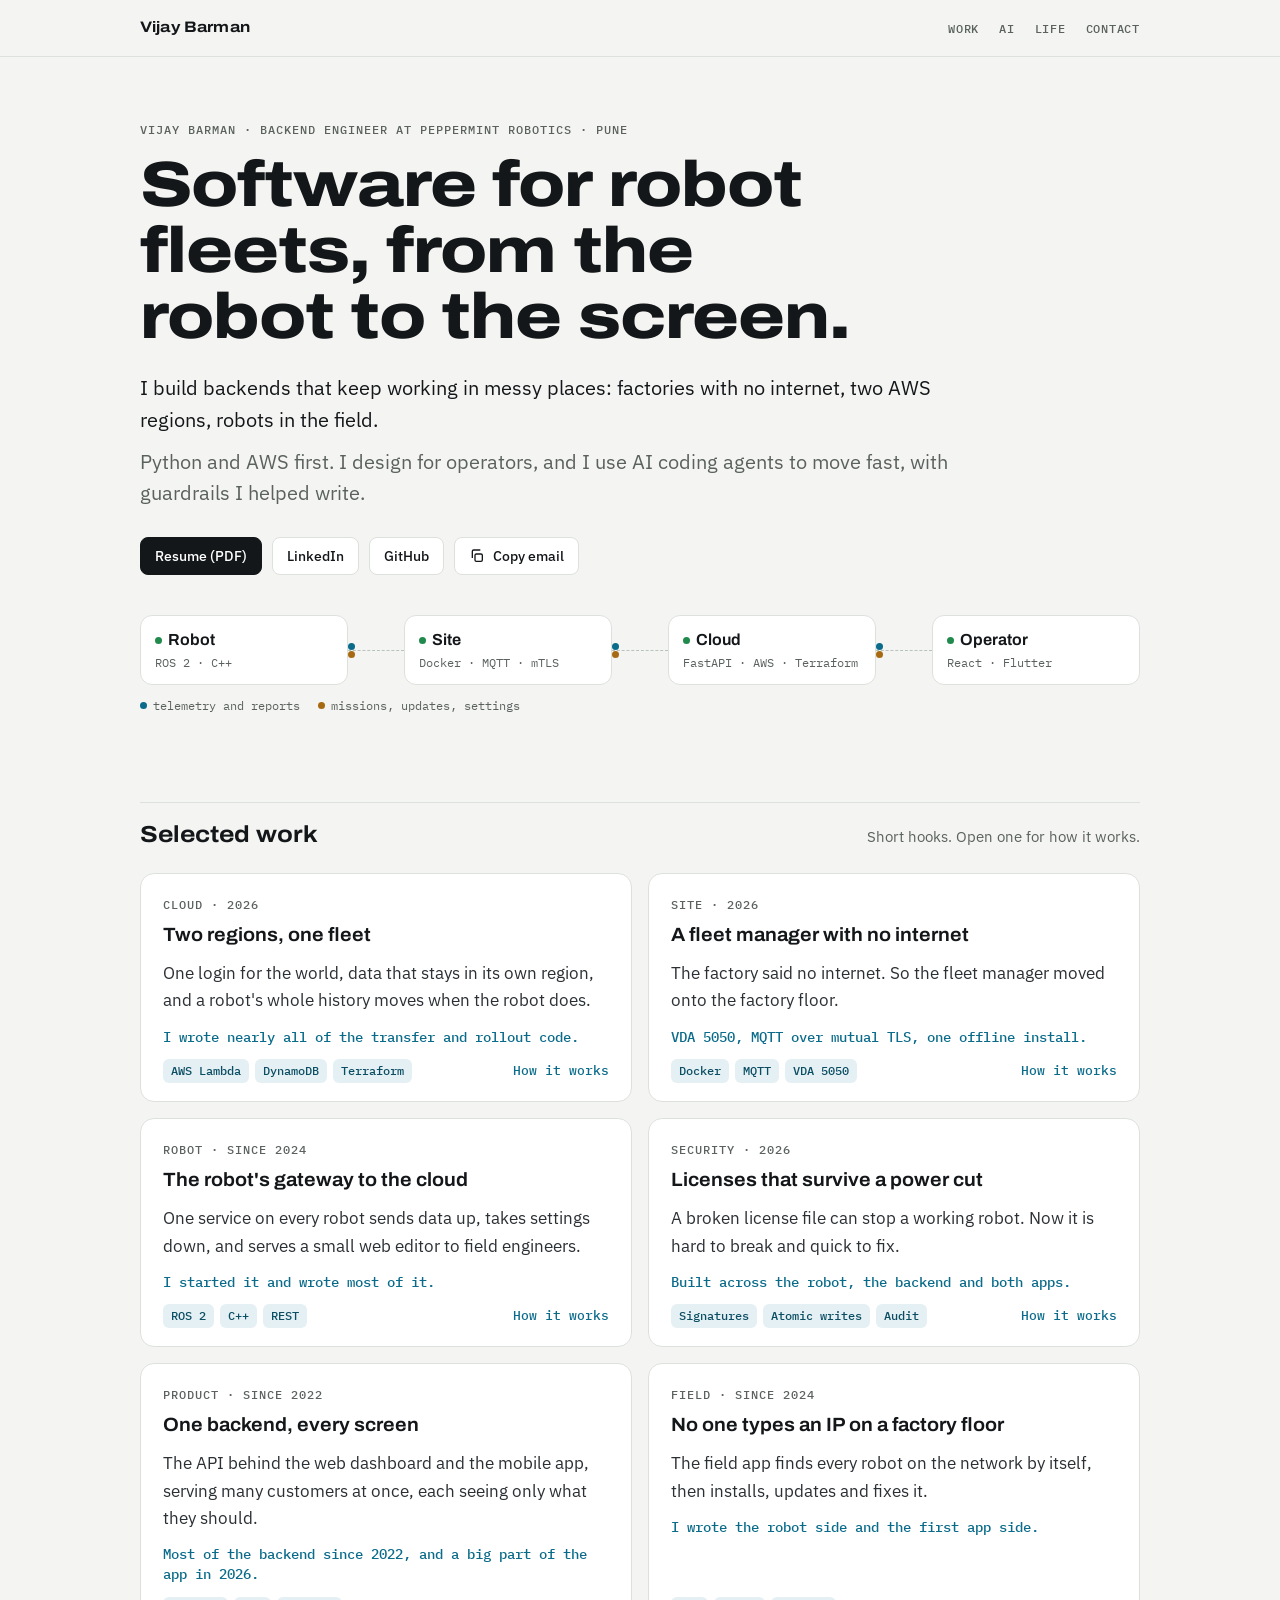
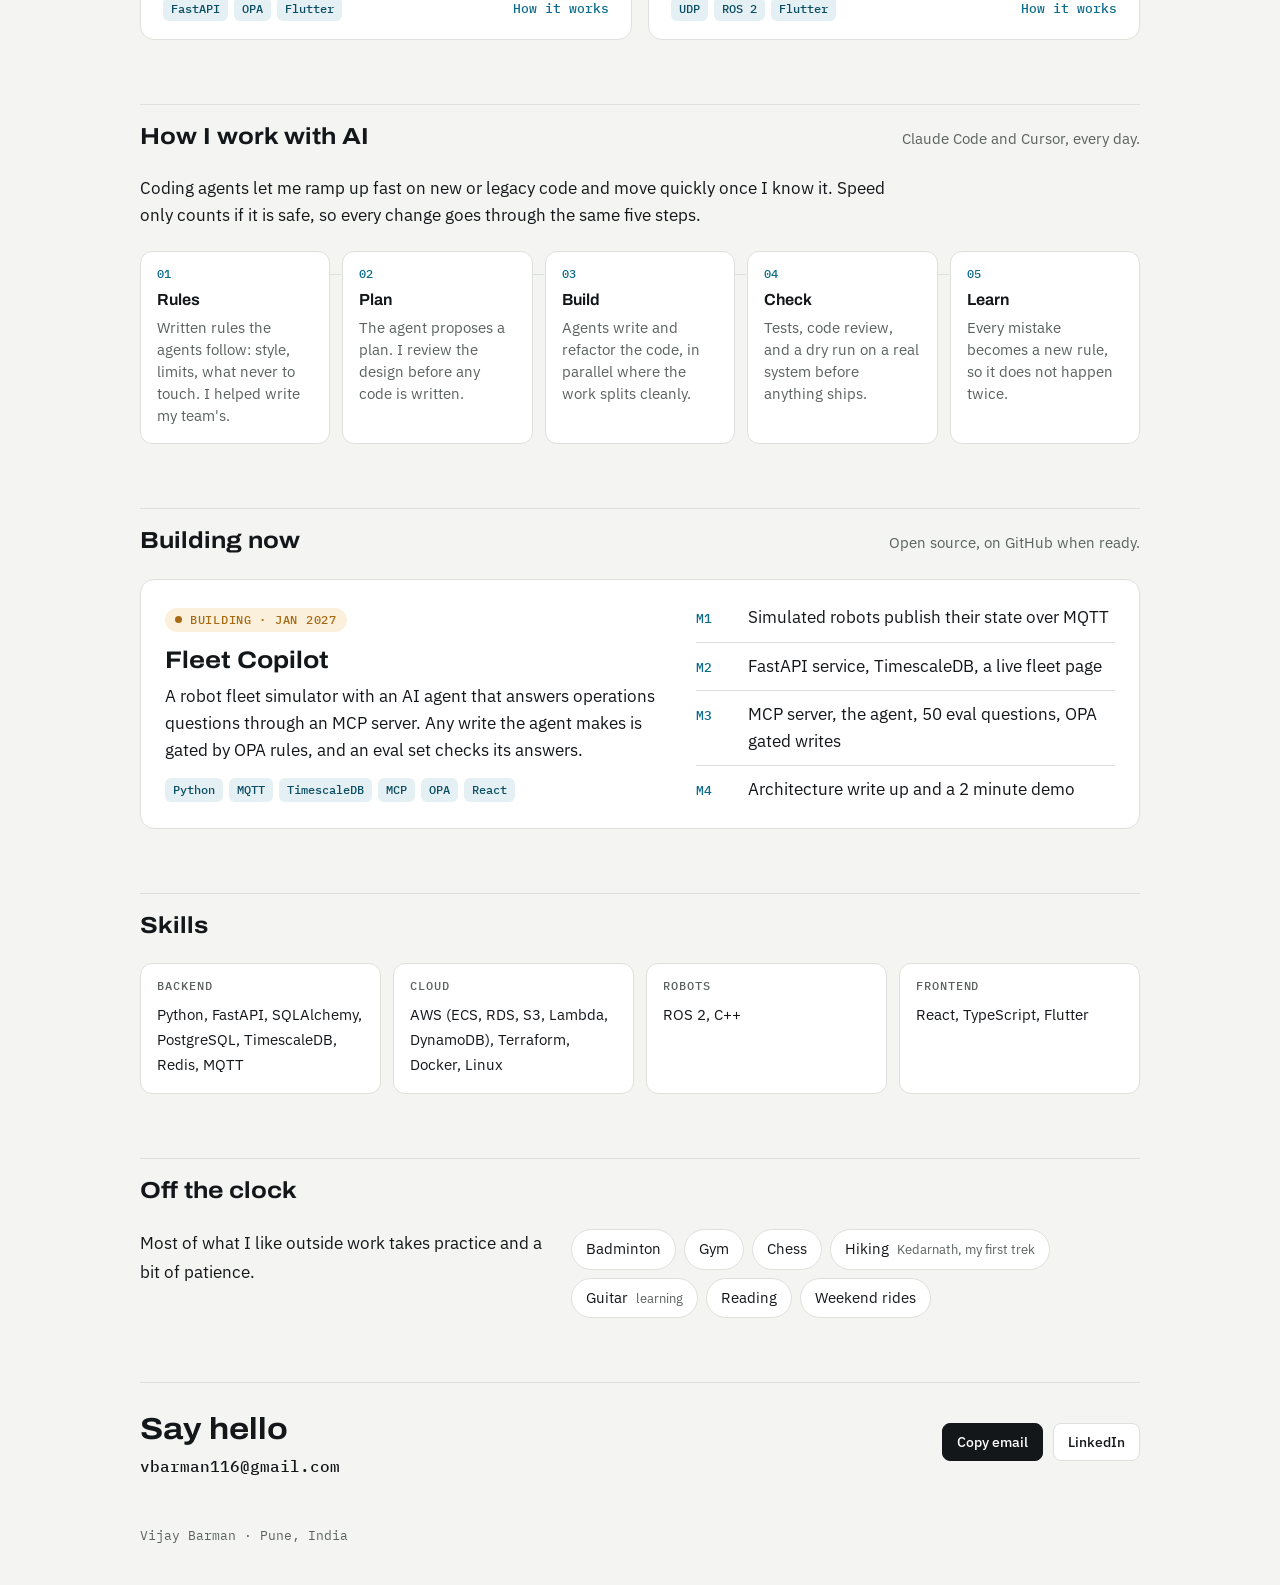
==== commit 4514bfa0: "feat: add Kedarnath and keep Fleet Copilot generic" ====
--- a/index.html
+++ b/index.html
@@ -129,11 +129,11 @@
         <div>
           <span class="status">Building · Jan 2027</span>
           <h3>Fleet Copilot</h3>
-          <p>A robot fleet simulator that speaks VDA&nbsp;5050, with an AI agent that answers operations questions through an MCP server. Any write the agent makes is gated by OPA rules, and an eval set checks its answers.</p>
+          <p>A robot fleet simulator with an AI agent that answers operations questions through an MCP server. Any write the agent makes is gated by OPA rules, and an eval set checks its answers.</p>
           <ul class="chips"><li>Python</li><li>MQTT</li><li>TimescaleDB</li><li>MCP</li><li>OPA</li><li>React</li></ul>
         </div>
         <ol class="miles" aria-label="Milestones">
-          <li><code>M1</code><span>Simulated robots publish VDA&nbsp;5050 state over MQTT</span></li>
+          <li><code>M1</code><span>Simulated robots publish their state over MQTT</span></li>
           <li><code>M2</code><span>FastAPI service, TimescaleDB, a live fleet page</span></li>
           <li><code>M3</code><span>MCP server, the agent, 50 eval questions, OPA gated writes</span></li>
           <li><code>M4</code><span>Architecture write up and a 2 minute demo</span></li>
@@ -159,7 +159,7 @@
           <li>Badminton</li>
           <li>Gym</li>
           <li>Chess</li>
-          <li>Hiking <small>first trek done</small></li>
+          <li>Hiking <small>Kedarnath, my first trek</small></li>
           <li>Guitar <small>learning</small></li>
           <li>Reading</li>
           <li>Weekend rides</li>
